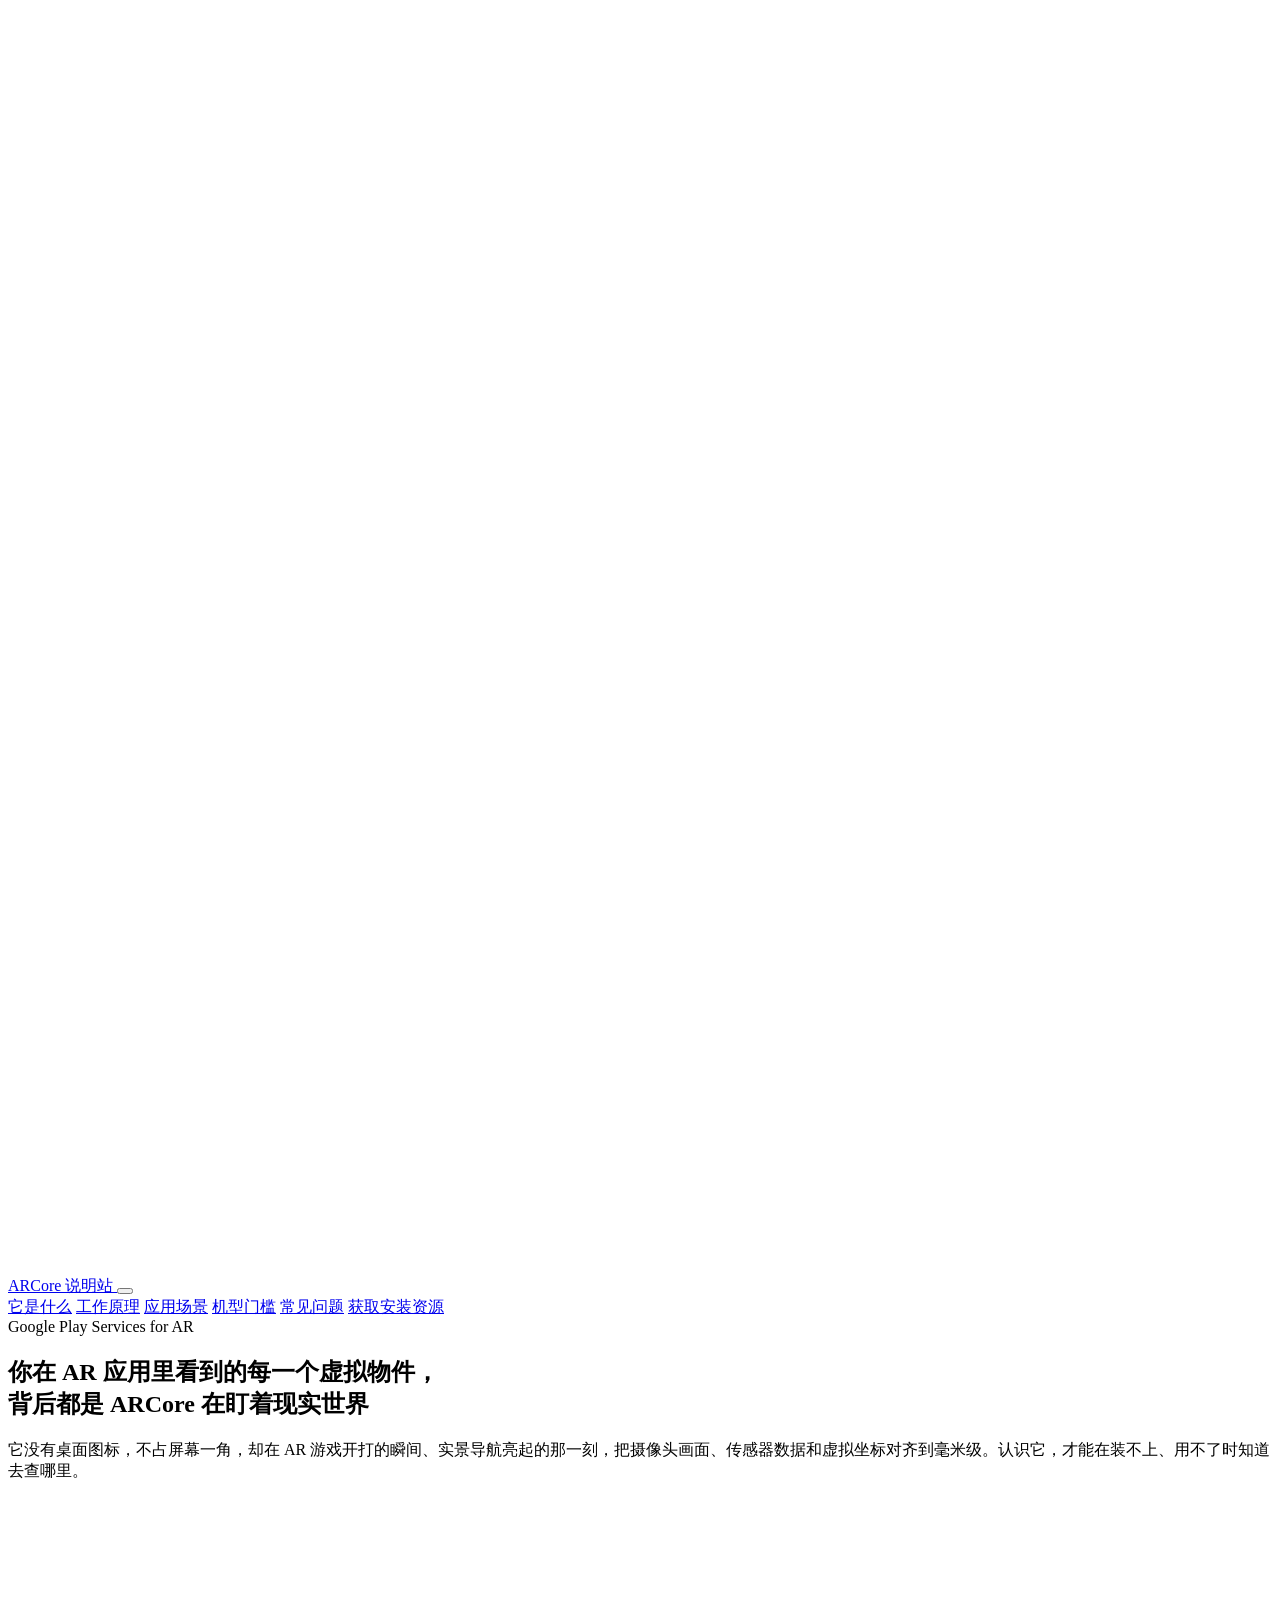
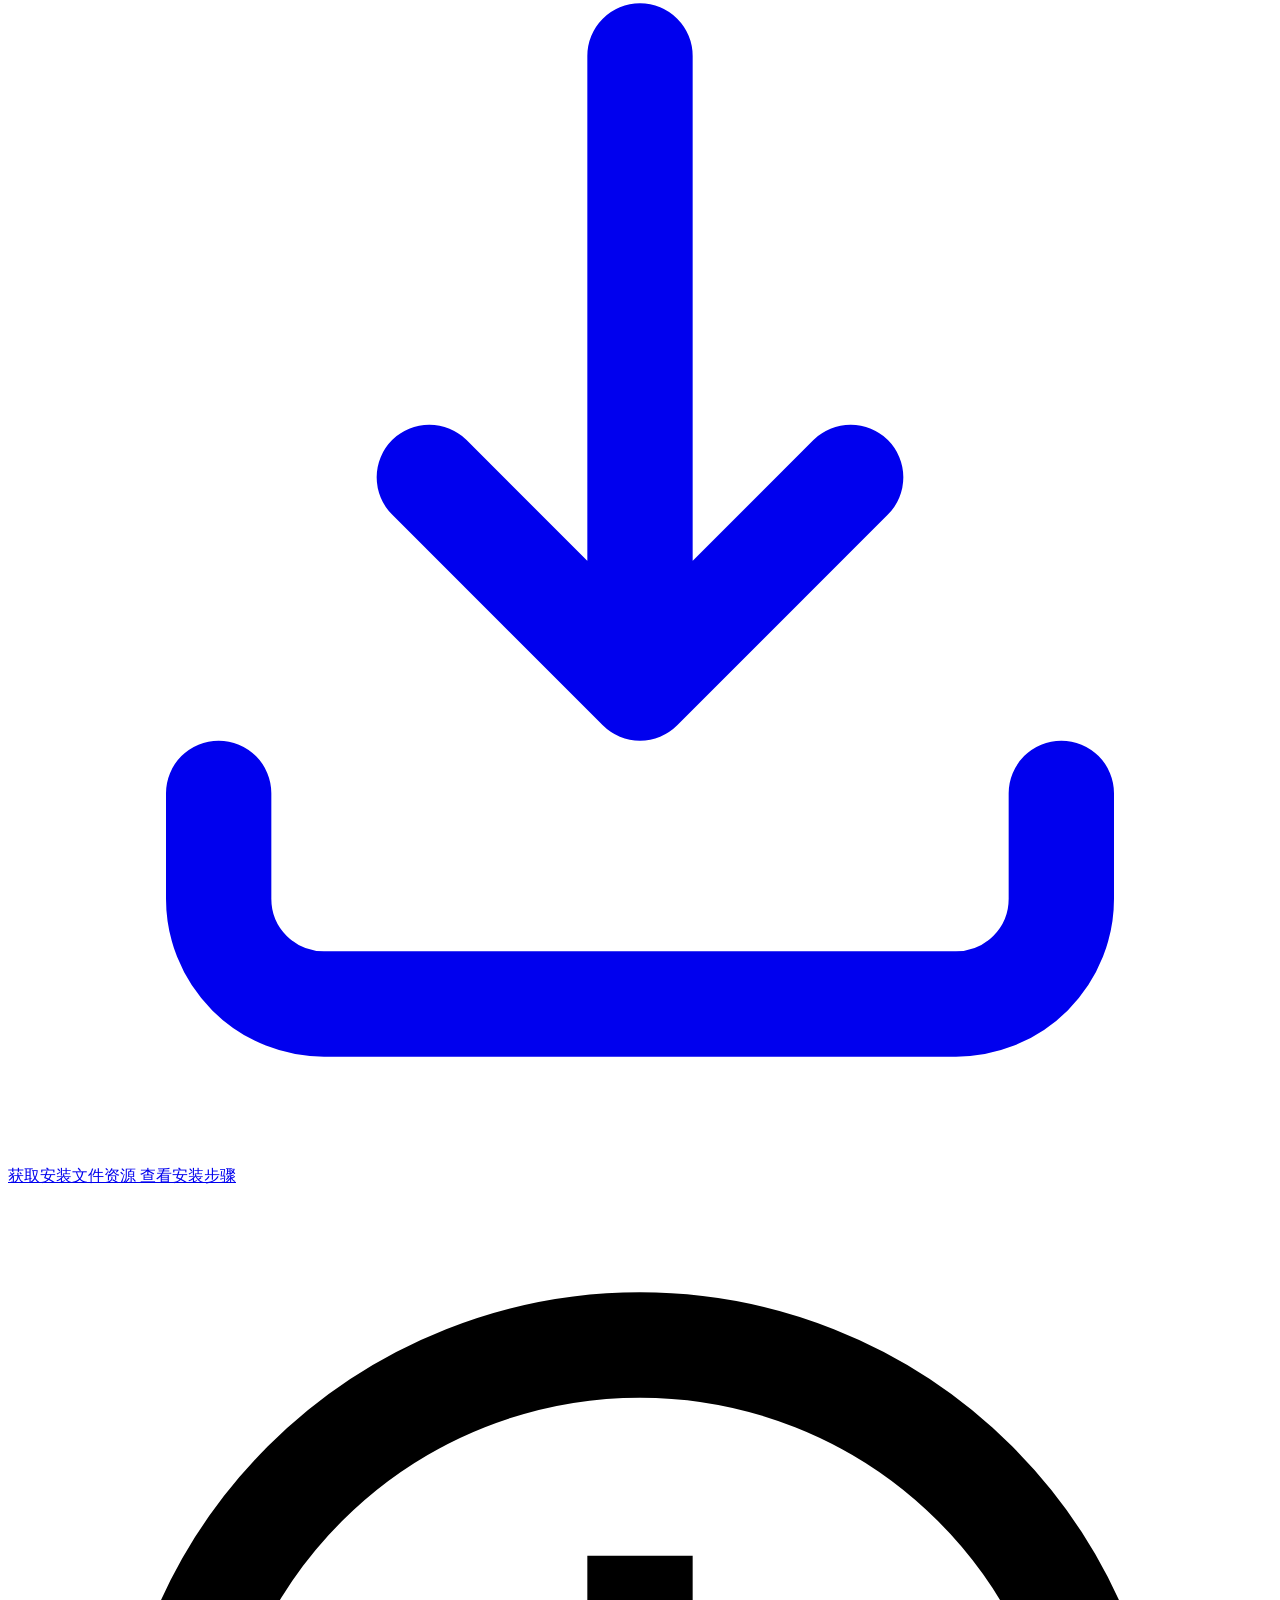
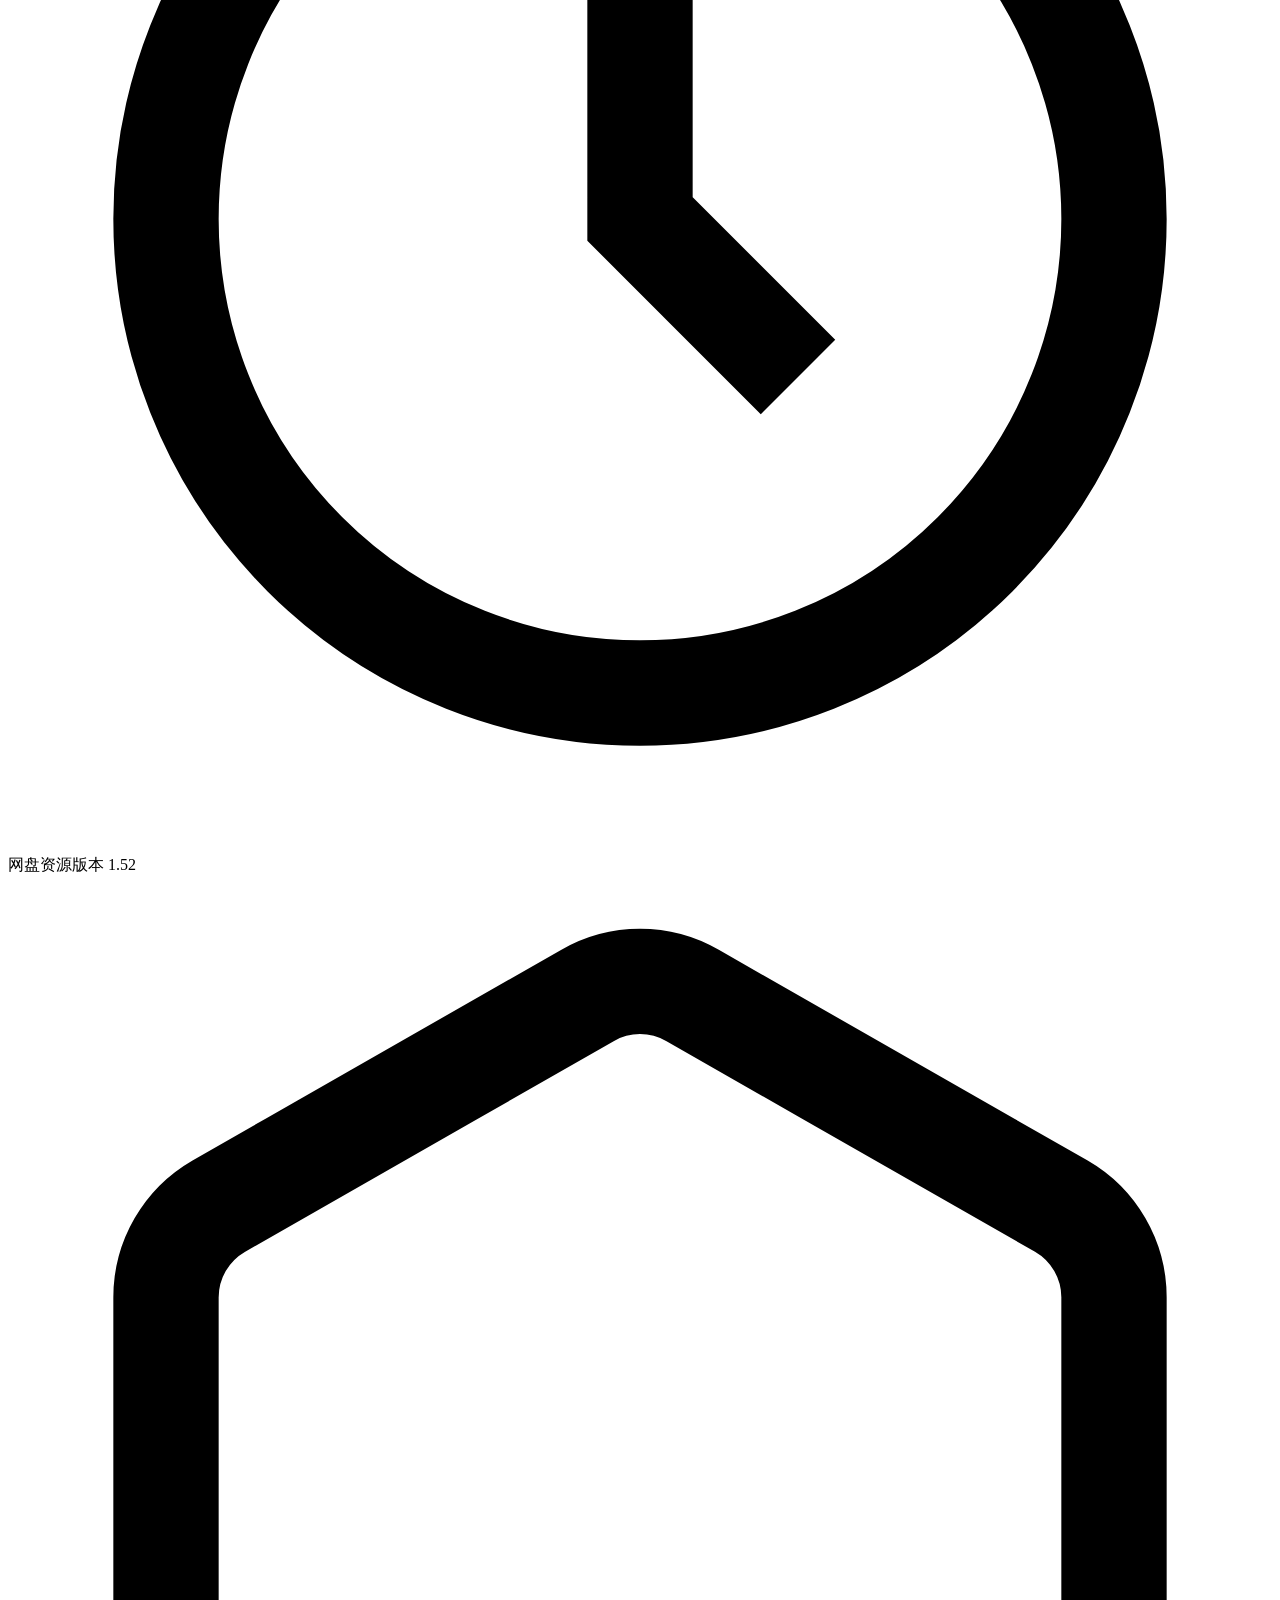
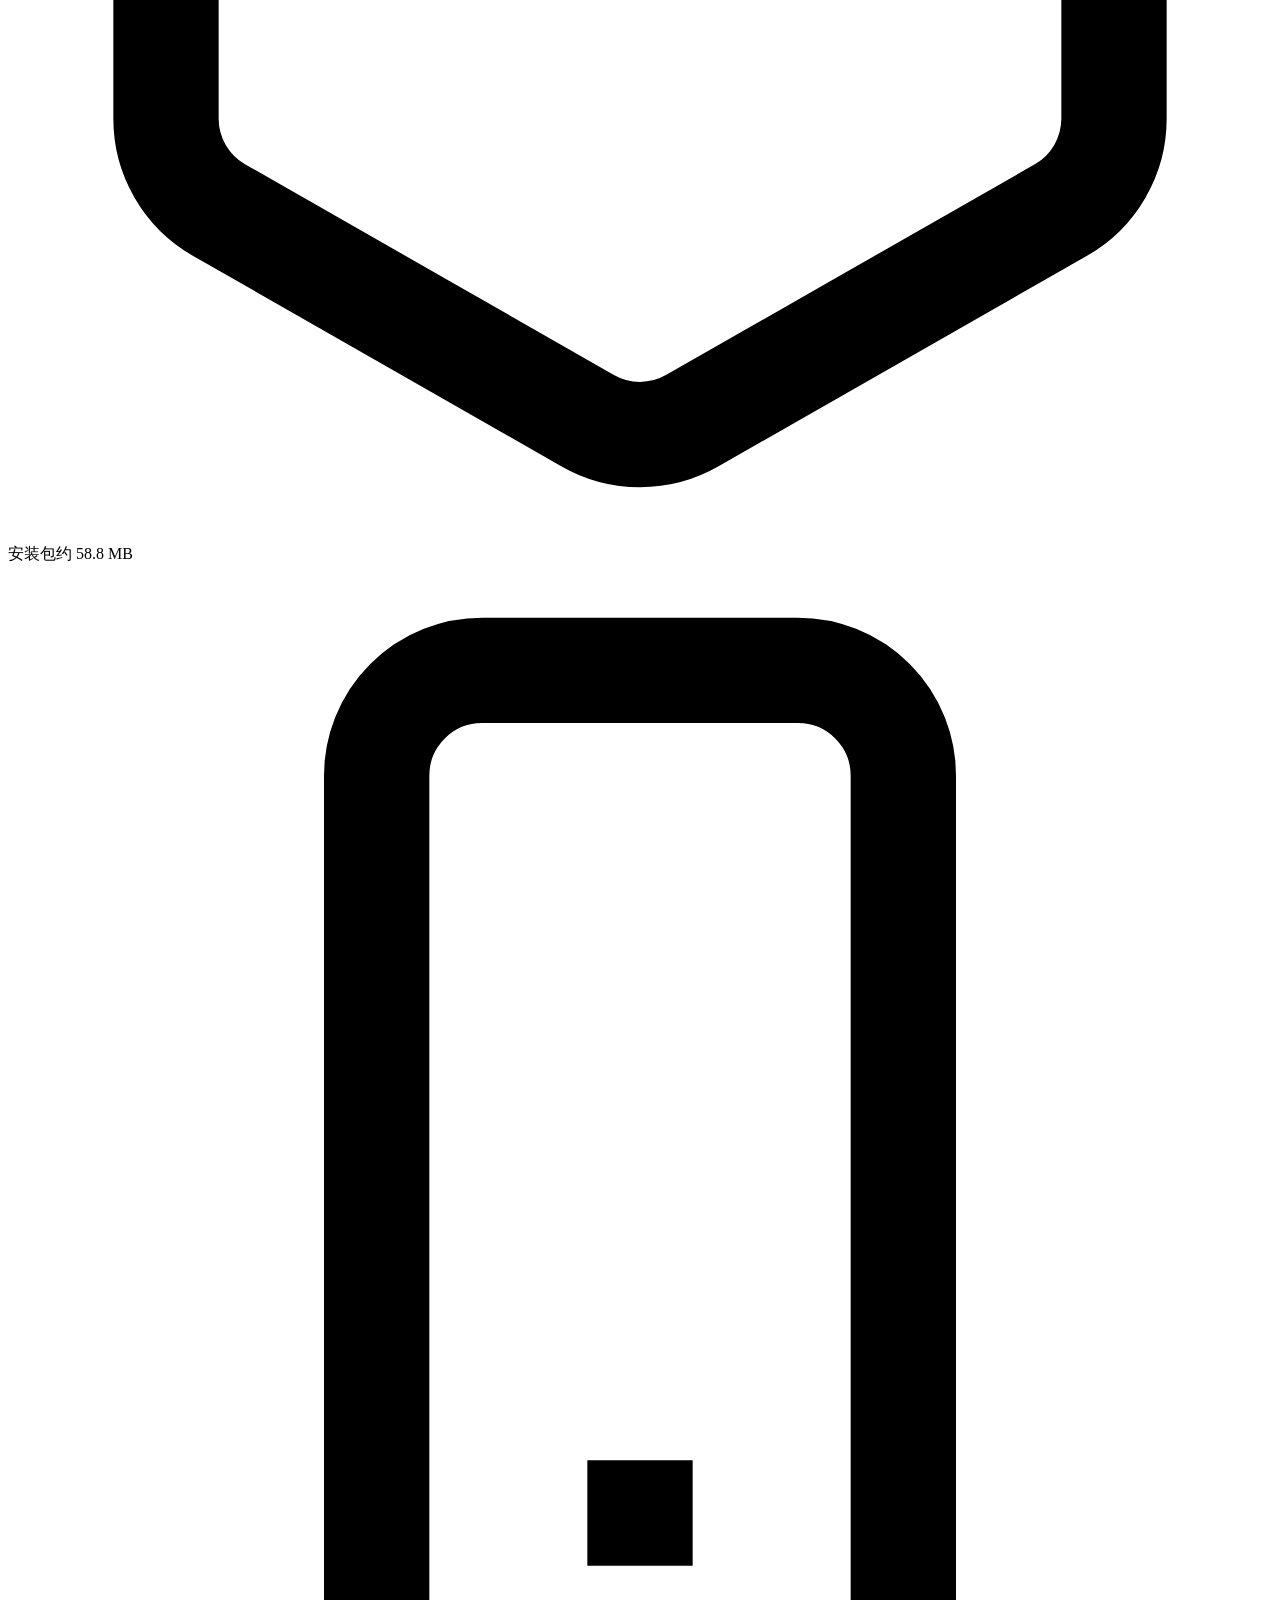
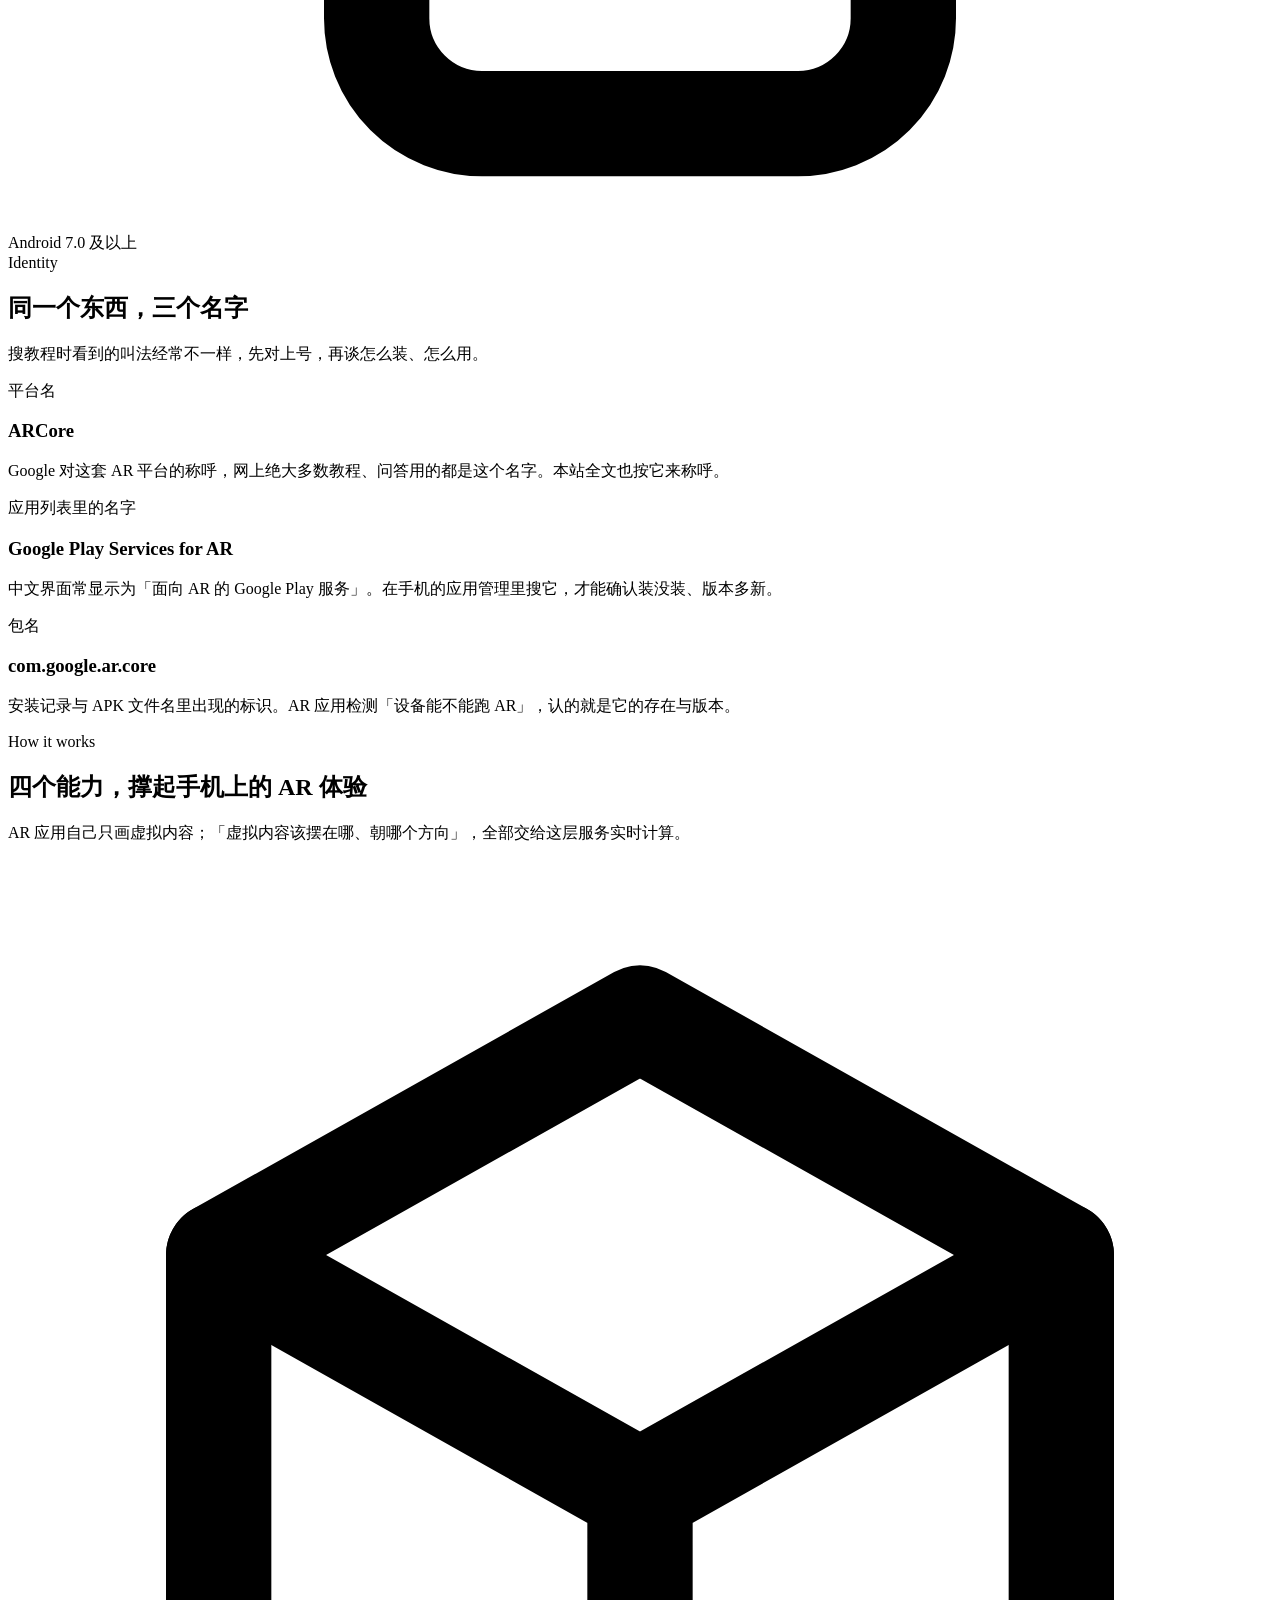
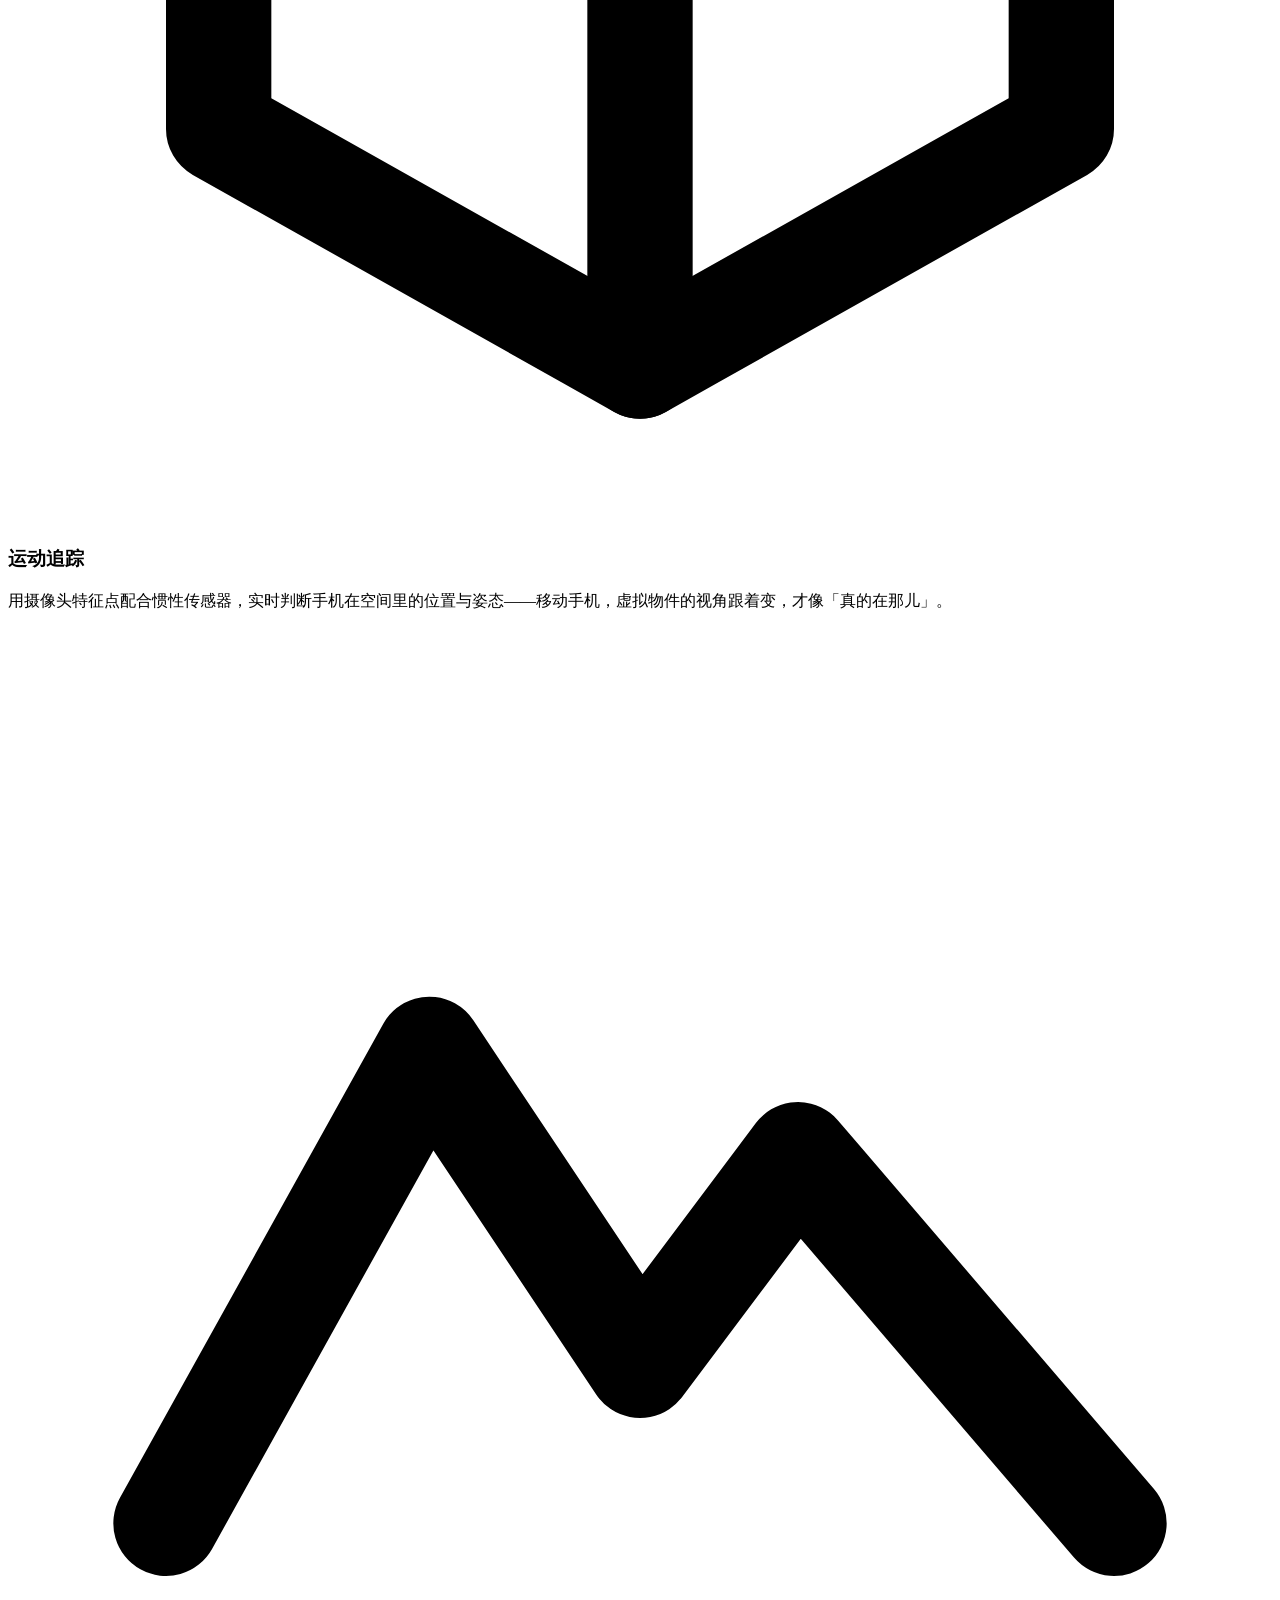
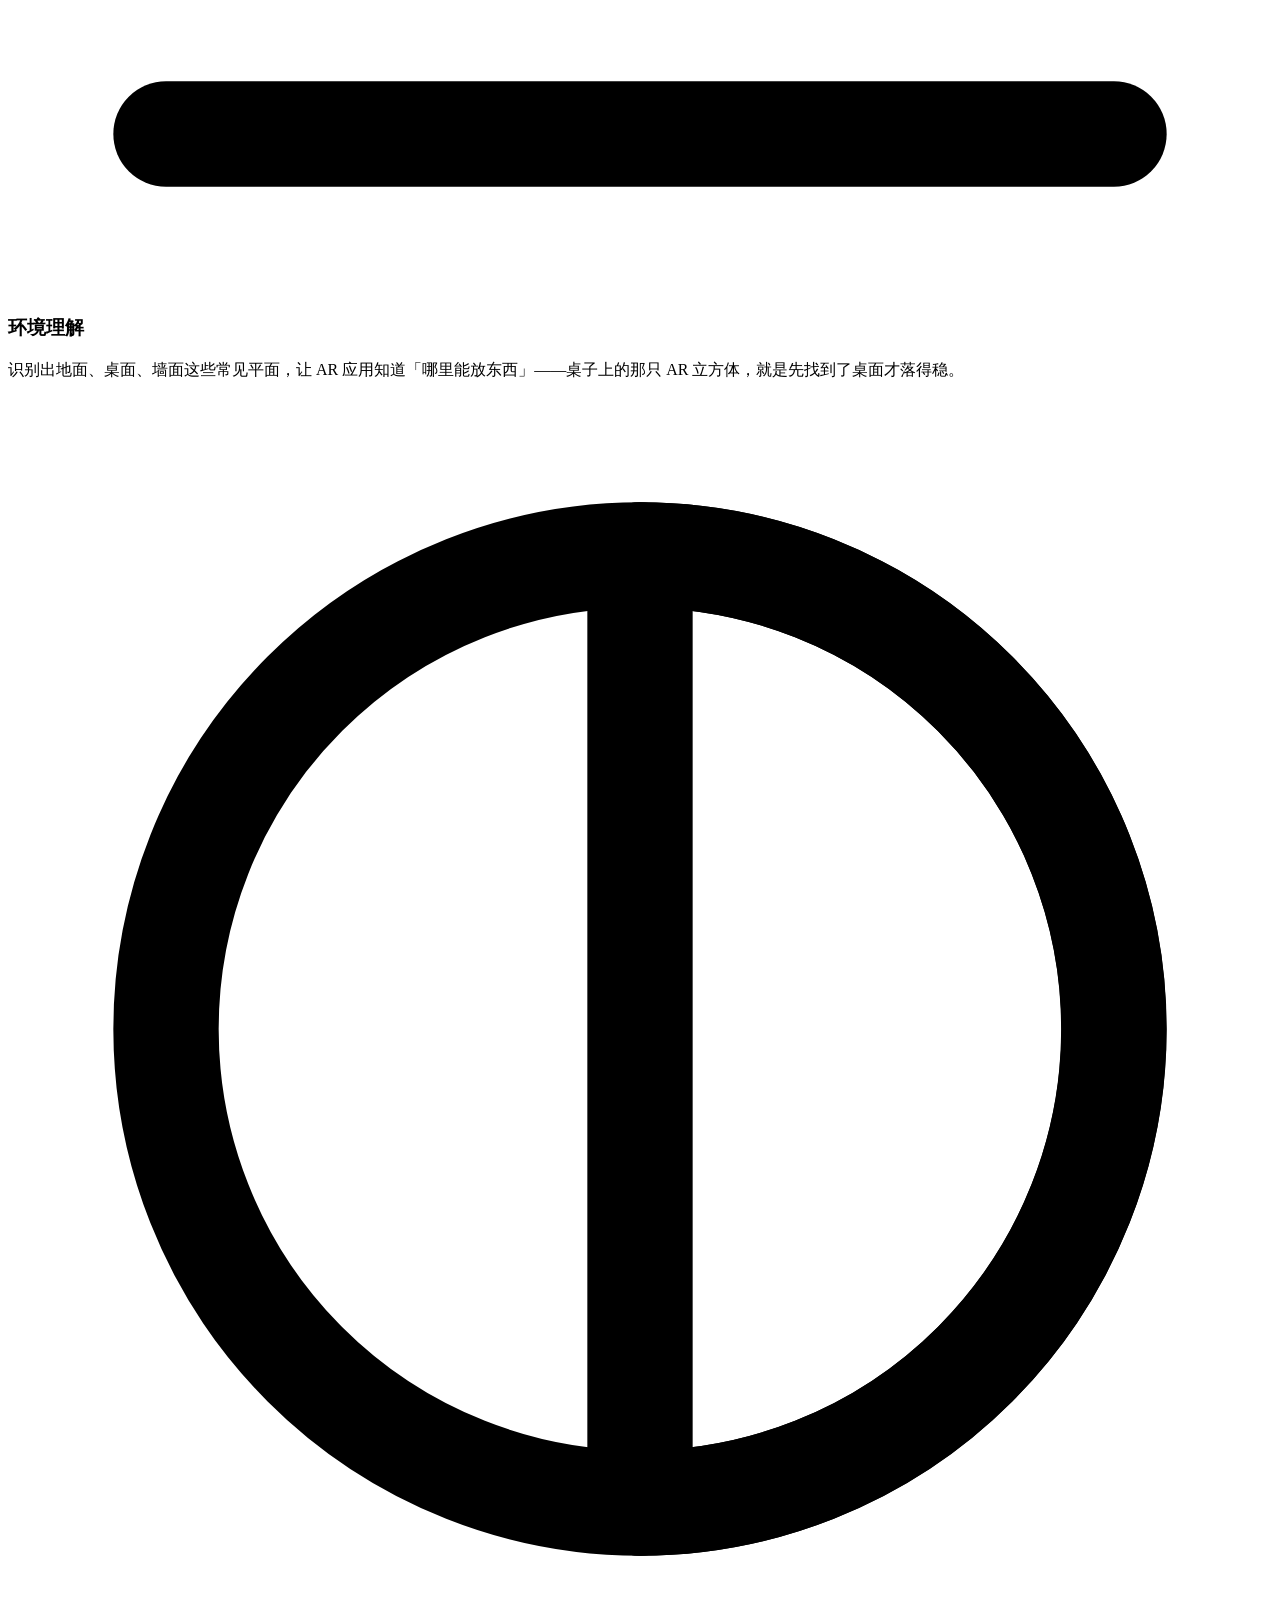
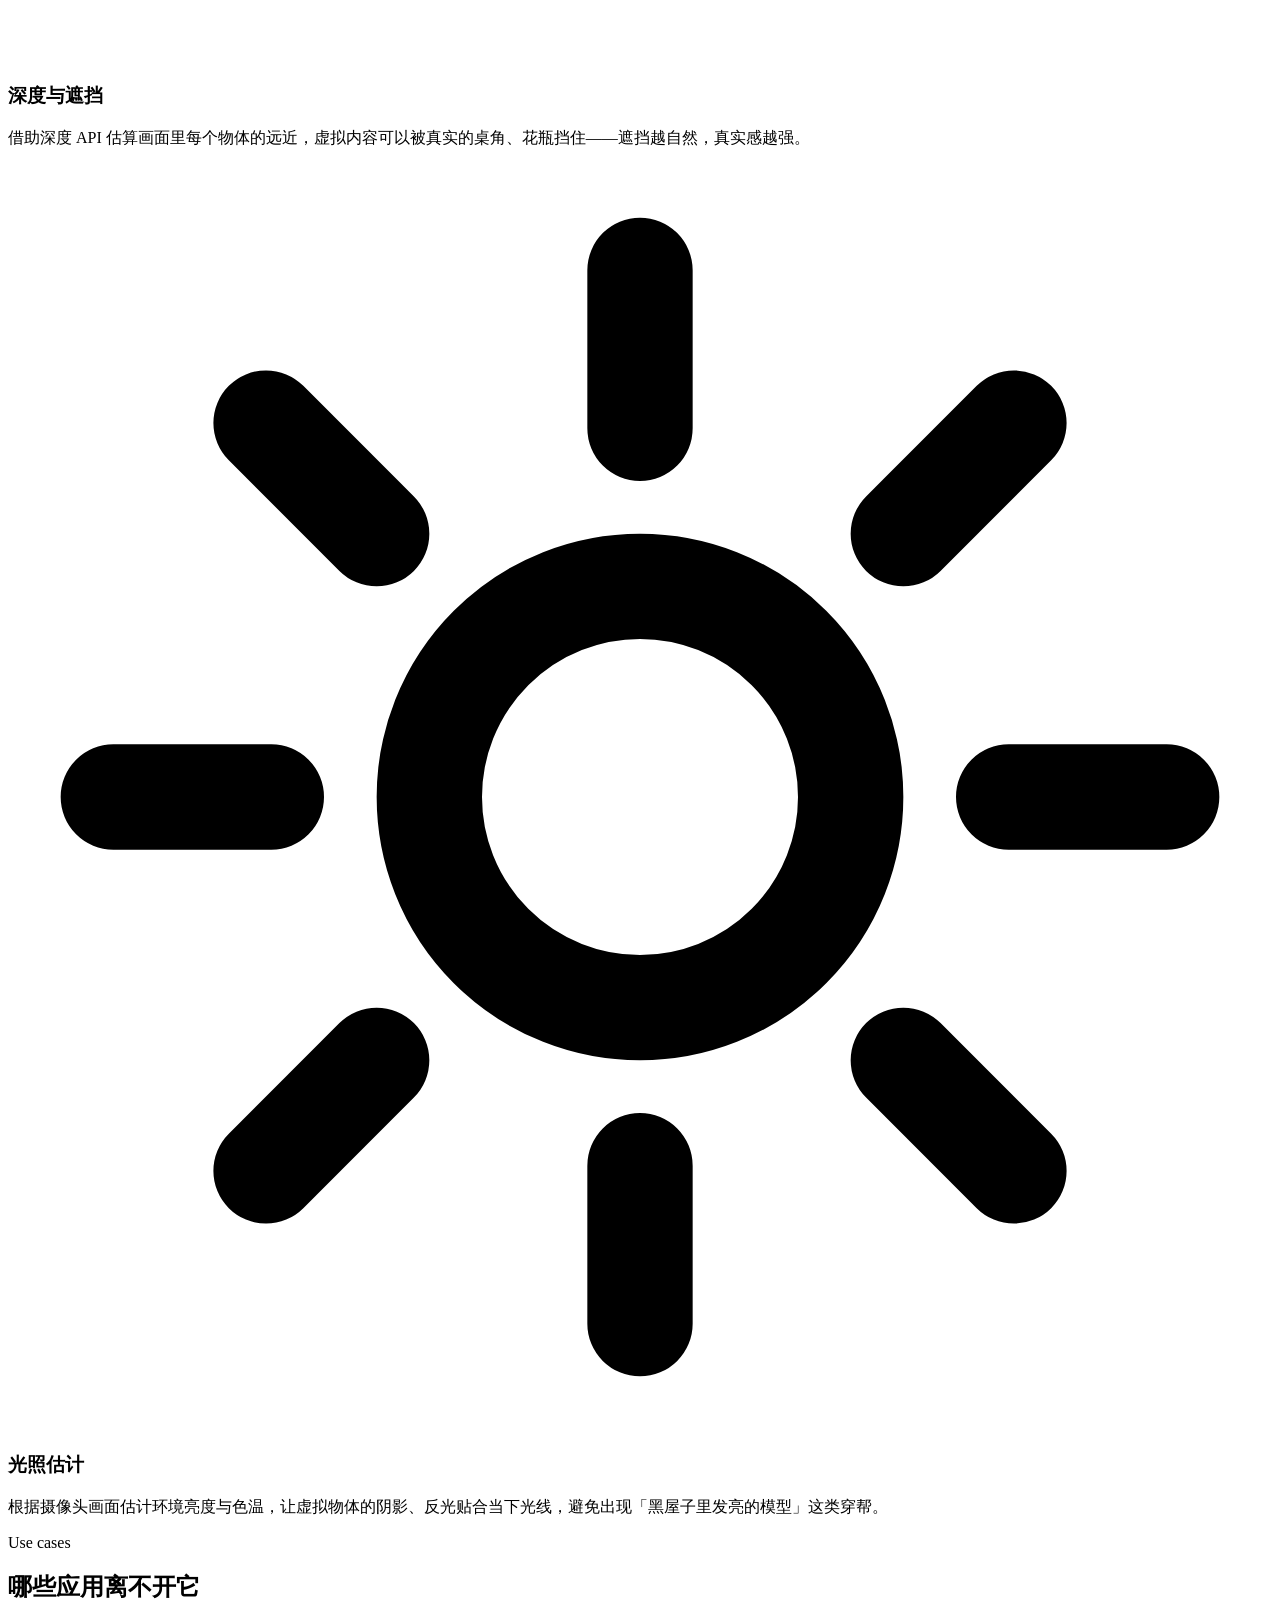
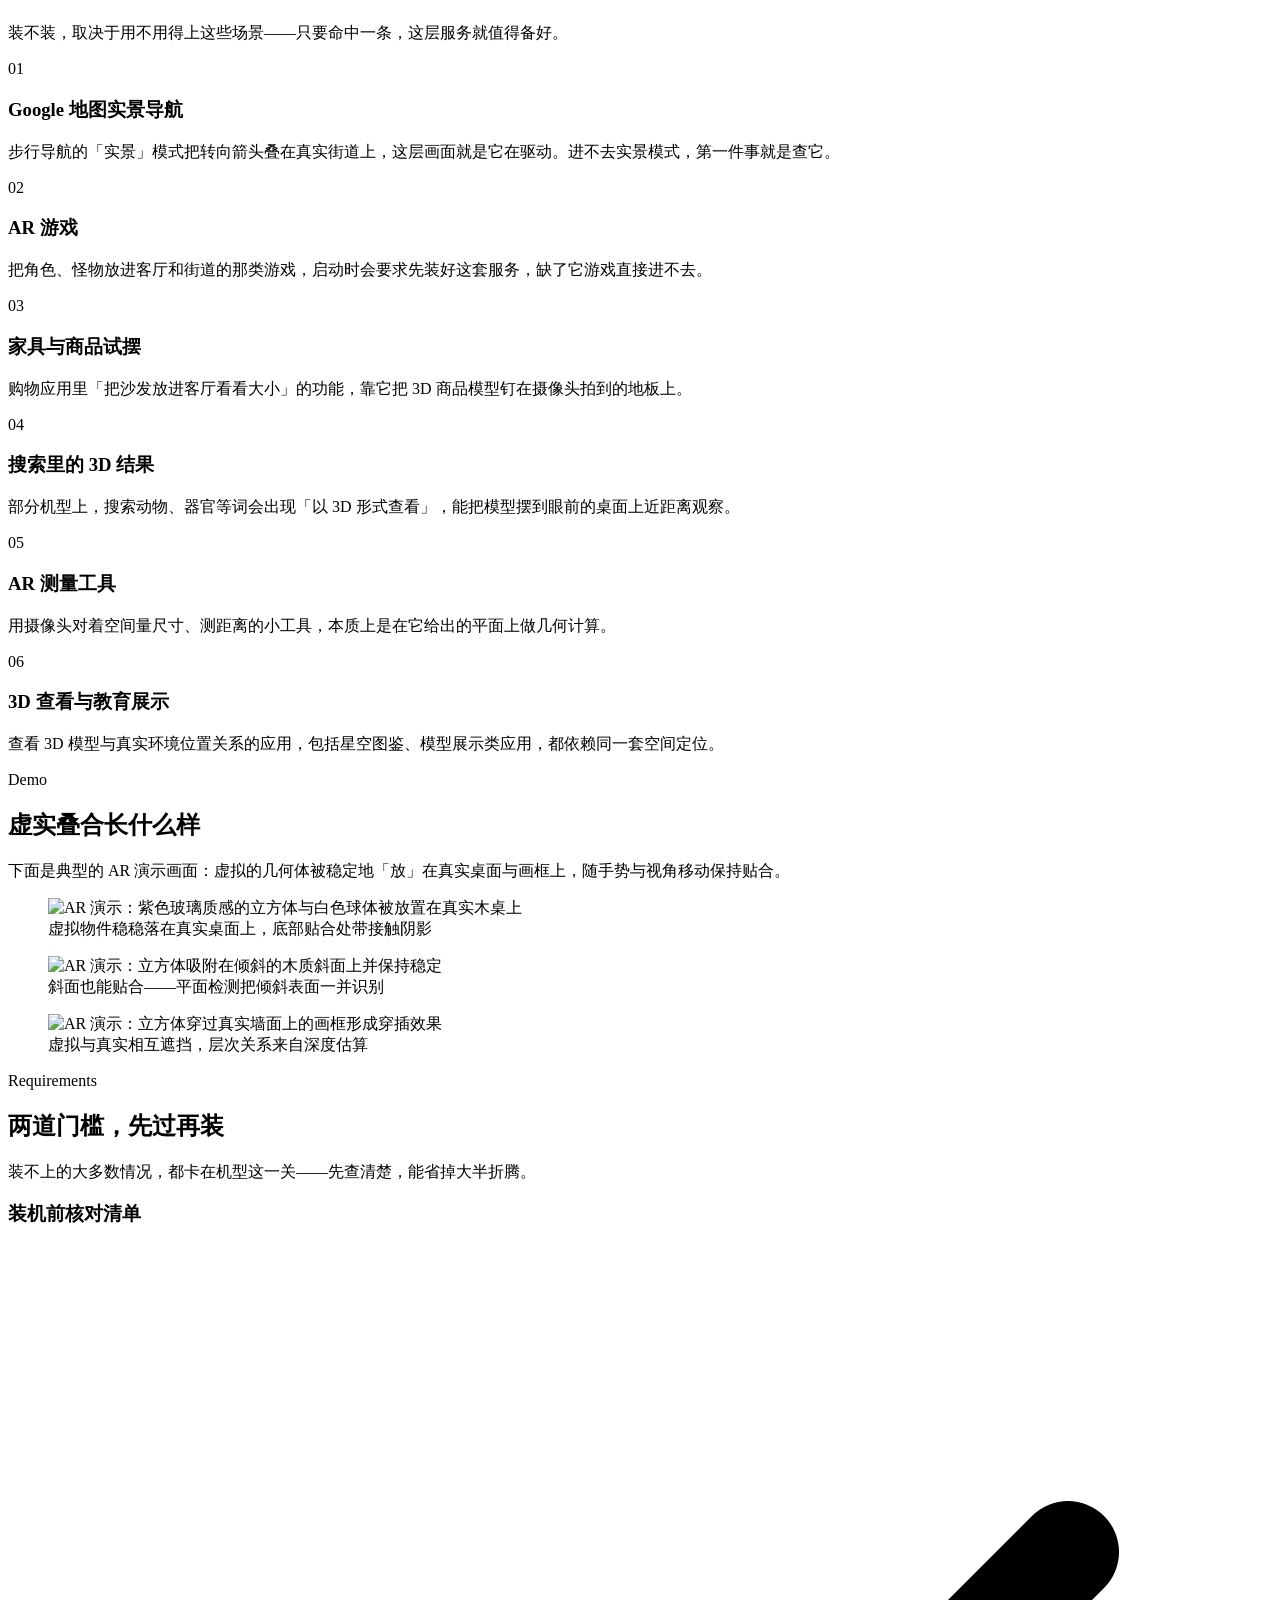
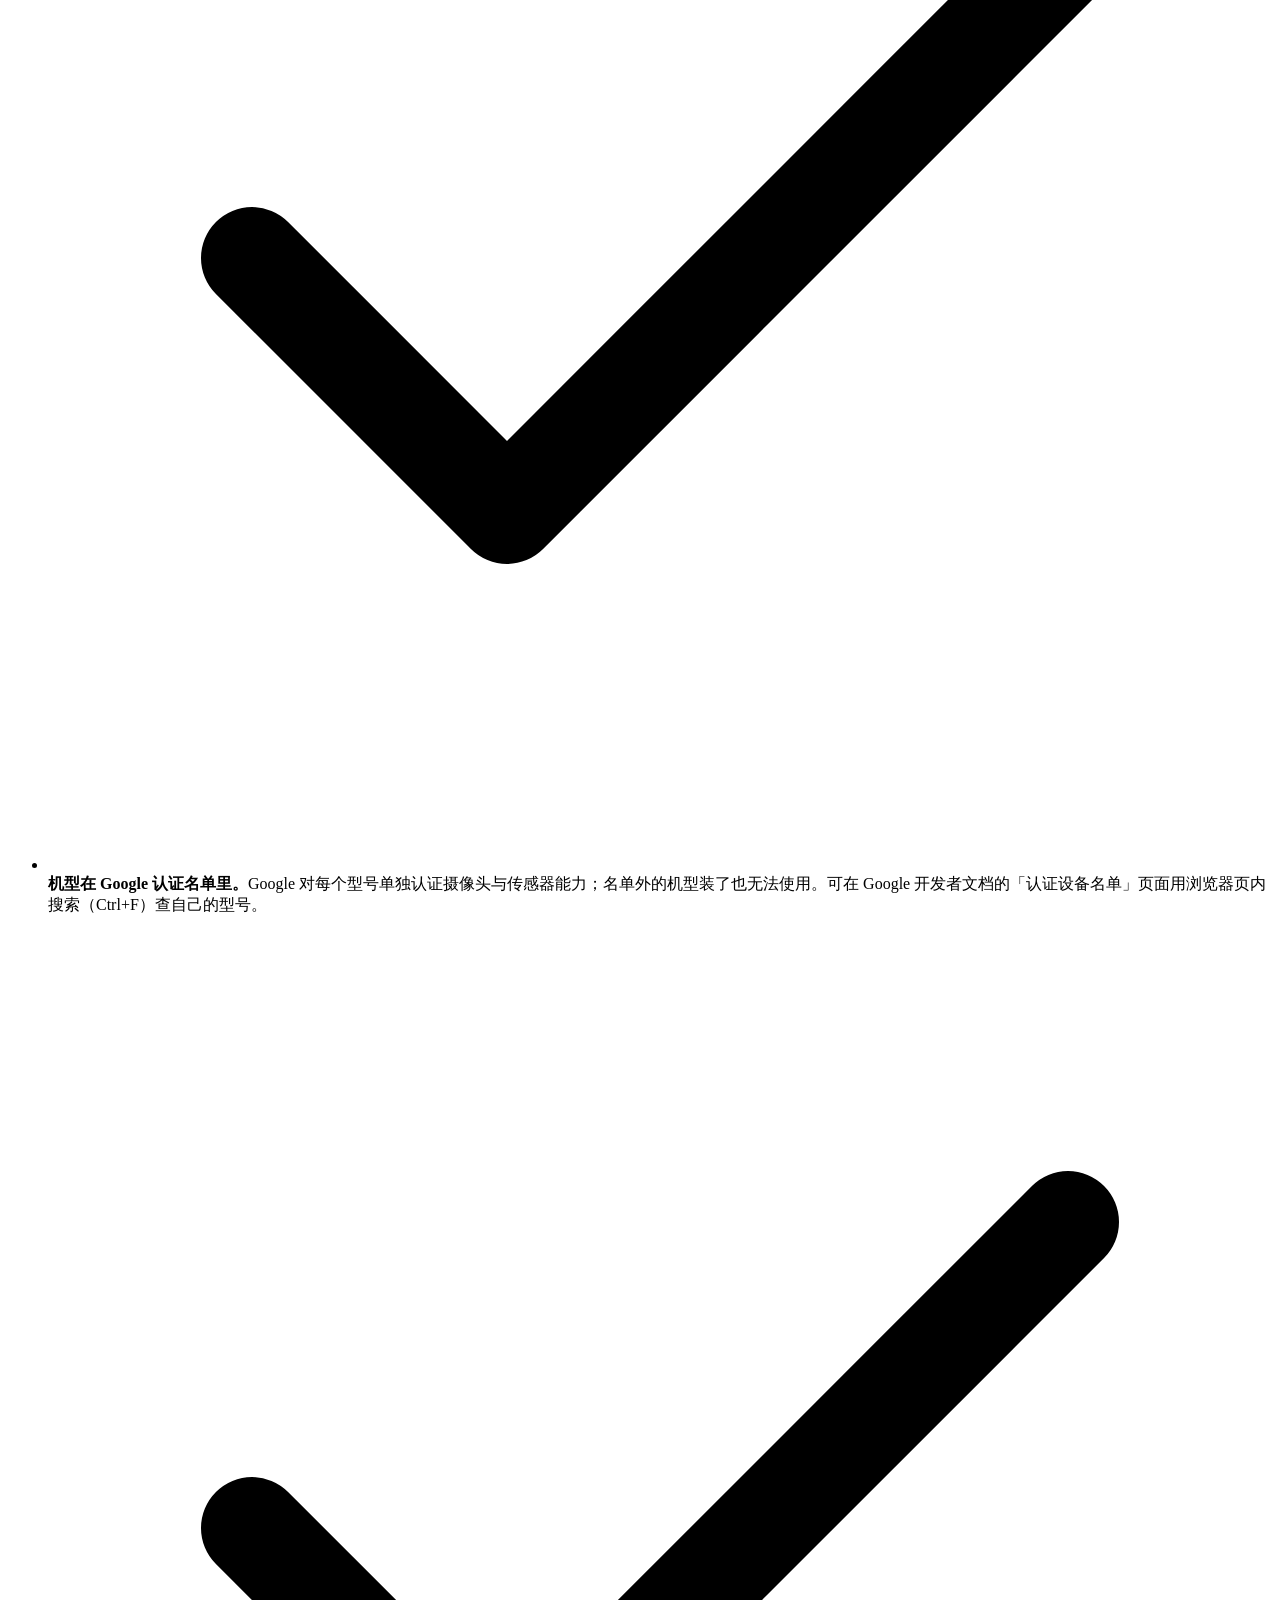
==== index.html @ 9a9cdb0a "update" ====
<!DOCTYPE html>
<html lang="zh-CN">
<head>
  <meta charset="UTF-8">
  <meta name="viewport" content="width=device-width, initial-scale=1.0">
  <title>看不见的 AR 引擎：ARCore 在手机里做什么、谁需要它</title>
  <meta name="description" content="AR 应用能把虚拟物件放进真实房间，靠的是底层的 ARCore 在做运动追踪与空间理解。这里拆解它的工作方式、机型认证门槛，以及安装文件资源的获取指引。">
  <link rel="icon" type="image/svg+xml" href="/assets/img/favicon.svg">
  <link rel="preconnect" href="https://fonts.googleapis.com">
  <link rel="preconnect" href="https://fonts.gstatic.com" crossorigin>
  <link href="https://fonts.googleapis.com/css2?family=Noto+Sans+SC:wght@400;500;700&family=Space+Grotesk:wght@500;700&display=swap" rel="stylesheet">
  <link rel="stylesheet" href="/assets/css/style.css">
</head>
<body>

  <header class="nav">
    <div class="wrap nav-inner">
      <a class="brand" href="/">
        <span class="brand-mark" aria-hidden="true">
          <svg viewBox="0 0 24 24" fill="none" stroke="#fff" stroke-width="2" stroke-linejoin="round"><path d="M12 3l8 4.5v9L12 21l-8-4.5v-9L12 3z"/><path d="M4 7.5l8 4.5 8-4.5M12 12v9"/></svg>
        </span>
        ARCore 说明站
      </a>
      <button class="nav-toggle" aria-expanded="false" aria-label="展开导航菜单"><span></span></button>
      <nav class="nav-links" aria-label="站内导航">
        <a href="#what">它是什么</a>
        <a href="#how">工作原理</a>
        <a href="#scenes">应用场景</a>
        <a href="#devices">机型门槛</a>
        <a href="#faq">常见问题</a>
        <a href="download.html" class="nav-cta">获取安装资源</a>
      </nav>
    </div>
  </header>

  <main>

    <!-- Hero -->
    <section class="hero">
      <div class="hero-grid" aria-hidden="true"></div>
      <div class="wrap hero-inner">
        <span class="hero-badge"><span class="dot"></span>Google Play Services for AR</span>
        <h1>你在 AR 应用里看到的每一个虚拟物件，<br>背后都是 <span class="grad">ARCore</span> 在盯着现实世界</h1>
        <p class="lead">它没有桌面图标，不占屏幕一角，却在 AR 游戏开打的瞬间、实景导航亮起的那一刻，把摄像头画面、传感器数据和虚拟坐标对齐到毫米级。认识它，才能在装不上、用不了时知道去查哪里。</p>
        <div class="hero-actions">
          <a class="btn btn-primary" data-link="download" href="https://pan.quark.cn/s/c0f8249de2a5">
            <svg viewBox="0 0 24 24" fill="none" stroke="currentColor" stroke-width="2" stroke-linecap="round" stroke-linejoin="round"><path d="M12 3v12m0 0l-4-4m4 4l4-4"/><path d="M4 17v2a2 2 0 002 2h12a2 2 0 002-2v-2"/></svg>
            获取安装文件资源
          </a>
          <a class="btn btn-ghost" href="download.html">查看安装步骤</a>
        </div>
        <div class="hero-meta">
          <span><svg viewBox="0 0 24 24" fill="none" stroke="currentColor" stroke-width="2"><circle cx="12" cy="12" r="9"/><path d="M12 7v5l3 3"/></svg>网盘资源版本 1.52</span>
          <span><svg viewBox="0 0 24 24" fill="none" stroke="currentColor" stroke-width="2"><path d="M21 16V8a2 2 0 00-1-1.73l-7-4a2 2 0 00-2 0l-7 4A2 2 0 003 8v8a2 2 0 001 1.73l7 4a2 2 0 002 0l7-4A2 2 0 0021 16z"/></svg>安装包约 58.8 MB</span>
          <span><svg viewBox="0 0 24 24" fill="none" stroke="currentColor" stroke-width="2"><rect x="7" y="2" width="10" height="20" rx="2"/><path d="M11 18h2"/></svg>Android 7.0 及以上</span>
        </div>
      </div>
    </section>

    <!-- 它是什么：三重身份 -->
    <section class="section" id="what">
      <div class="wrap">
        <div class="sec-head reveal">
          <span class="sec-kicker">Identity</span>
          <h2>同一个东西，三个名字</h2>
          <p>搜教程时看到的叫法经常不一样，先对上号，再谈怎么装、怎么用。</p>
        </div>
        <div class="id-grid">
          <div class="id-card reveal">
            <span class="id-tag">平台名</span>
            <h3>ARCore</h3>
            <p>Google 对这套 AR 平台的称呼，网上绝大多数教程、问答用的都是这个名字。本站全文也按它来称呼。</p>
          </div>
          <div class="id-card reveal">
            <span class="id-tag">应用列表里的名字</span>
            <h3>Google Play Services for AR</h3>
            <p>中文界面常显示为「面向 AR 的 Google Play 服务」。在手机的应用管理里搜它，才能确认装没装、版本多新。</p>
          </div>
          <div class="id-card reveal">
            <span class="id-tag">包名</span>
            <h3>com.google.ar.core</h3>
            <p>安装记录与 APK 文件名里出现的标识。AR 应用检测「设备能不能跑 AR」，认的就是它的存在与版本。</p>
          </div>
        </div>
      </div>
    </section>

    <!-- 工作原理 -->
    <section class="section section-alt" id="how">
      <div class="wrap">
        <div class="sec-head reveal">
          <span class="sec-kicker">How it works</span>
          <h2>四个能力，撑起手机上的 AR 体验</h2>
          <p>AR 应用自己只画虚拟内容；「虚拟内容该摆在哪、朝哪个方向」，全部交给这层服务实时计算。</p>
        </div>
        <div class="cap-grid">
          <div class="cap-card reveal">
            <span class="cap-icon"><svg viewBox="0 0 24 24" fill="none" stroke="currentColor" stroke-width="2" stroke-linecap="round" stroke-linejoin="round"><path d="M12 3l8 4.5v9L12 21l-8-4.5v-9L12 3z"/><path d="M12 12l8-4.5M12 12v9M12 12L4 7.5"/></svg></span>
            <h3>运动追踪</h3>
            <p>用摄像头特征点配合惯性传感器，实时判断手机在空间里的位置与姿态——移动手机，虚拟物件的视角跟着变，才像「真的在那儿」。</p>
          </div>
          <div class="cap-card reveal">
            <span class="cap-icon"><svg viewBox="0 0 24 24" fill="none" stroke="currentColor" stroke-width="2" stroke-linecap="round" stroke-linejoin="round"><path d="M3 17l5-9 4 6 3-4 6 7"/><path d="M3 21h18"/></svg></span>
            <h3>环境理解</h3>
            <p>识别出地面、桌面、墙面这些常见平面，让 AR 应用知道「哪里能放东西」——桌子上的那只 AR 立方体，就是先找到了桌面才落得稳。</p>
          </div>
          <div class="cap-card reveal">
            <span class="cap-icon"><svg viewBox="0 0 24 24" fill="none" stroke="currentColor" stroke-width="2" stroke-linecap="round" stroke-linejoin="round"><circle cx="12" cy="12" r="9"/><path d="M12 3a9 9 0 010 18"/><path d="M12 3v18"/></svg></span>
            <h3>深度与遮挡</h3>
            <p>借助深度 API 估算画面里每个物体的远近，虚拟内容可以被真实的桌角、花瓶挡住——遮挡越自然，真实感越强。</p>
          </div>
          <div class="cap-card reveal">
            <span class="cap-icon"><svg viewBox="0 0 24 24" fill="none" stroke="currentColor" stroke-width="2" stroke-linecap="round" stroke-linejoin="round"><circle cx="12" cy="12" r="4"/><path d="M12 2v3M12 19v3M2 12h3M19 12h3M4.9 4.9l2.1 2.1M17 17l2.1 2.1M19.1 4.9L17 7M7 17l-2.1 2.1"/></svg></span>
            <h3>光照估计</h3>
            <p>根据摄像头画面估计环境亮度与色温，让虚拟物体的阴影、反光贴合当下光线，避免出现「黑屋子里发亮的模型」这类穿帮。</p>
          </div>
        </div>
      </div>
    </section>

    <!-- 应用场景 -->
    <section class="section" id="scenes">
      <div class="wrap">
        <div class="sec-head reveal">
          <span class="sec-kicker">Use cases</span>
          <h2>哪些应用离不开它</h2>
          <p>装不装，取决于用不用得上这些场景——只要命中一条，这层服务就值得备好。</p>
        </div>
        <div class="scene-grid">
          <div class="scene-card reveal">
            <span class="scene-num">01</span>
            <div><h3>Google 地图实景导航</h3><p>步行导航的「实景」模式把转向箭头叠在真实街道上，这层画面就是它在驱动。进不去实景模式，第一件事就是查它。</p></div>
          </div>
          <div class="scene-card reveal">
            <span class="scene-num">02</span>
            <div><h3>AR 游戏</h3><p>把角色、怪物放进客厅和街道的那类游戏，启动时会要求先装好这套服务，缺了它游戏直接进不去。</p></div>
          </div>
          <div class="scene-card reveal">
            <span class="scene-num">03</span>
            <div><h3>家具与商品试摆</h3><p>购物应用里「把沙发放进客厅看看大小」的功能，靠它把 3D 商品模型钉在摄像头拍到的地板上。</p></div>
          </div>
          <div class="scene-card reveal">
            <span class="scene-num">04</span>
            <div><h3>搜索里的 3D 结果</h3><p>部分机型上，搜索动物、器官等词会出现「以 3D 形式查看」，能把模型摆到眼前的桌面上近距离观察。</p></div>
          </div>
          <div class="scene-card reveal">
            <span class="scene-num">05</span>
            <div><h3>AR 测量工具</h3><p>用摄像头对着空间量尺寸、测距离的小工具，本质上是在它给出的平面上做几何计算。</p></div>
          </div>
          <div class="scene-card reveal">
            <span class="scene-num">06</span>
            <div><h3>3D 查看与教育展示</h3><p>查看 3D 模型与真实环境位置关系的应用，包括星空图鉴、模型展示类应用，都依赖同一套空间定位。</p></div>
          </div>
        </div>
      </div>
    </section>

    <!-- 截图墙 -->
    <section class="section section-alt">
      <div class="wrap">
        <div class="sec-head reveal">
          <span class="sec-kicker">Demo</span>
          <h2>虚实叠合长什么样</h2>
          <p>下面是典型的 AR 演示画面：虚拟的几何体被稳定地「放」在真实桌面与画框上，随手势与视角移动保持贴合。</p>
        </div>
        <div class="shots">
          <figure class="shot reveal">
            <img src="/assets/img/ar-scene-1.jpg" alt="AR 演示：紫色玻璃质感的立方体与白色球体被放置在真实木桌上" width="320" height="533" loading="lazy">
            <figcaption>虚拟物件稳稳落在真实桌面上，底部贴合处带接触阴影</figcaption>
          </figure>
          <figure class="shot reveal">
            <img src="/assets/img/ar-scene-2.jpg" alt="AR 演示：立方体吸附在倾斜的木质斜面上并保持稳定" width="320" height="533" loading="lazy">
            <figcaption>斜面也能贴合——平面检测把倾斜表面一并识别</figcaption>
          </figure>
          <figure class="shot reveal">
            <img src="/assets/img/ar-scene-3.jpg" alt="AR 演示：立方体穿过真实墙面上的画框形成穿插效果" width="320" height="533" loading="lazy">
            <figcaption>虚拟与真实相互遮挡，层次关系来自深度估算</figcaption>
          </figure>
        </div>
      </div>
    </section>

    <!-- 机型门槛 -->
    <section class="section" id="devices">
      <div class="wrap">
        <div class="sec-head reveal">
          <span class="sec-kicker">Requirements</span>
          <h2>两道门槛，先过再装</h2>
          <p>装不上的大多数情况，都卡在机型这一关——先查清楚，能省掉大半折腾。</p>
        </div>
        <div class="gate-grid">
          <div class="gate-main reveal">
            <h3>装机前核对清单</h3>
            <ul class="gate-list">
              <li>
                <svg viewBox="0 0 24 24" fill="none" stroke="currentColor" stroke-width="2" stroke-linecap="round" stroke-linejoin="round"><path d="M20 6L9 17l-5-5"/></svg>
                <span><strong>机型在 Google 认证名单里。</strong>Google 对每个型号单独认证摄像头与传感器能力；名单外的机型装了也无法使用。可在 Google 开发者文档的「认证设备名单」页面用浏览器页内搜索（Ctrl+F）查自己的型号。</span>
              </li>
              <li>
                <svg viewBox="0 0 24 24" fill="none" stroke="currentColor" stroke-width="2" stroke-linecap="round" stroke-linejoin="round"><path d="M20 6L9 17l-5-5"/></svg>
                <span><strong>系统版本达标。</strong>名单里没有单独标注的机型，需要 Android 7.0 或更高；部分机型有自己的最低版本要求，以名单页标注为准。</span>
              </li>
              <li>
                <svg viewBox="0 0 24 24" fill="none" stroke="currentColor" stroke-width="2" stroke-linecap="round" stroke-linejoin="round"><path d="M20 6L9 17l-5-5"/></svg>
                <span><strong>剩余存储空间充足。</strong>安装包约 58.8 MB，安装与运行还需要额外空间，手机存储太满时安装会中途失败。</span>
              </li>
            </ul>
          </div>
          <div class="gate-side">
            <div class="gate-note reveal">
              <h4>国行手机的情况</h4>
              <p>认证名单针对硬件型号。型号在名单里，还需要手机上有完整的 Google 服务框架（含 Play 商店）才能真正工作。可在 Play 商店的「设置 → 关于 → Play 保护机制认证」里核对设备认证状态。</p>
            </div>
            <div class="gate-note warn reveal">
              <h4>iPhone / iPad 找不到它</h4>
              <p>苹果设备走的是自带的 ARKit，两者互不相通，应用商店里也搜不到这套服务。安卓平板与手机规则一致，达标即可用。</p>
            </div>
          </div>
        </div>
      </div>
    </section>

    <!-- 要不要装 -->
    <section class="section section-alt">
      <div class="wrap">
        <div class="sec-head reveal">
          <span class="sec-kicker">Decision</span>
          <h2>三步判断要不要装</h2>
          <p>不需要研究参数，按顺序过一遍就有答案。</p>
        </div>
        <div class="decide-steps" style="padding-top: 18px;">
          <div class="decide reveal">
            <h3>先看有没有 AR 应用</h3>
            <p>手机里装过 AR 游戏、用过实景导航或家具试摆吗？用过，说明需要它；完全不用 AR 应用，装了也没有用武之地。</p>
          </div>
          <div class="decide reveal">
            <h3>再查机型与系统</h3>
            <p>按上面的核对清单过一遍机型认证与 Android 版本。机型不在名单里，装什么都启动不了，这是唯一的硬门槛。</p>
          </div>
          <div class="decide reveal">
            <h3>最后让应用来提醒</h3>
            <p>拿不准就打开那个 AR 应用——缺服务时它会自己弹窗引导安装。网络环境不便时，可先把安装文件资源存进网盘备用。</p>
          </div>
        </div>
      </div>
    </section>

    <!-- FAQ -->
    <section class="section" id="faq">
      <div class="wrap">
        <div class="sec-head reveal">
          <span class="sec-kicker">FAQ</span>
          <h2>高频疑问，一次说清</h2>
        </div>
        <div class="faq">
          <div class="faq-item reveal">
            <button class="faq-q" aria-expanded="false">装完之后桌面上没有图标，是不是没装上？<svg class="chev" viewBox="0 0 24 24" fill="none" stroke="currentColor" stroke-width="2" stroke-linecap="round" stroke-linejoin="round"><path d="M6 9l6 6 6-6"/></svg></button>
            <div class="faq-a"><p>这是正常的。它以系统服务的形式存在，不会出现在桌面或应用抽屉里。验证方法：打开「设置 → 应用管理」，在列表里搜 Google Play Services for AR（或「面向 AR 的 Google Play 服务」），能找到即安装成功。</p></div>
          </div>
          <div class="faq-item reveal">
            <button class="faq-q" aria-expanded="false">平时会不会偷跑、费电？<svg class="chev" viewBox="0 0 24 24" fill="none" stroke="currentColor" stroke-width="2" stroke-linecap="round" stroke-linejoin="round"><path d="M6 9l6 6 6-6"/></svg></button>
            <div class="faq-a"><p>它平时只是待命，不主动占用摄像头和运算资源。只有打开 AR 应用的那一刻才开始工作——耗电主要发生在实际使用 AR 功能的时候，装完闲着的时候几乎没有存在感。</p></div>
          </div>
          <div class="faq-item reveal">
            <button class="faq-q" aria-expanded="false">应用提示「不支持该设备」怎么办？<svg class="chev" viewBox="0 0 24 24" fill="none" stroke="currentColor" stroke-width="2" stroke-linecap="round" stroke-linejoin="round"><path d="M6 9l6 6 6-6"/></svg></button>
            <div class="faq-a"><p>先确认机型在认证名单里、系统达到 Android 7.0。机型确实不在名单里的话，换支持的设备是唯一可行路径——这不是版本新旧的问题，而是硬件能力没通过认证。个别应用弹的「不支持」也可能指它自己的机型黑名单，与这层服务无关。</p></div>
          </div>
          <div class="faq-item reveal">
            <button class="faq-q" aria-expanded="false">装了之后能卸载吗？<svg class="chev" viewBox="0 0 24 24" fill="none" stroke="currentColor" stroke-width="2" stroke-linecap="round" stroke-linejoin="round"><path d="M6 9l6 6 6-6"/></svg></button>
            <div class="faq-a"><p>分两种情况：自己安装的可以在「设置 → 应用管理」里正常卸载，依赖它的 AR 应用会随之失效；厂商预装的属于系统应用，没有卸载入口，最多只能在应用信息里「停用」或「卸载更新」。想减小占用时，选「卸载更新」回到出厂版本即可。</p></div>
          </div>
        </div>
      </div>
    </section>

    <!-- CTA -->
    <section class="cta-band">
      <div class="wrap reveal">
        <h2>把安装文件资源先备进网盘</h2>
        <p>换机、重装、给家人装的时候，随时转存随时可用。</p>
        <a class="btn btn-primary" data-link="download" href="https://pan.quark.cn/s/c0f8249de2a5">获取安装文件资源</a>
      </div>
    </section>

  </main>

  <footer class="footer">
    <div class="wrap footer-inner">
      <p>本站为第三方介绍页面，展示素材来自公开资料，版权归原作者所有。</p>
      <p><a href="/">ARCore 说明站</a> · <a href="download.html">获取安装文件资源</a></p>
    </div>
  </footer>

  <div class="float-btns">
    <button class="float-top" aria-label="返回顶部">
      <svg viewBox="0 0 24 24" fill="none" stroke="currentColor" stroke-width="2" stroke-linecap="round" stroke-linejoin="round"><path d="M12 19V5m0 0l-6 6m6-6l6 6"/></svg>
    </button>
    <a class="float-dl" data-link="download" href="https://pan.quark.cn/s/c0f8249de2a5" aria-label="获取安装文件资源">
      <svg viewBox="0 0 24 24" fill="none" stroke="currentColor" stroke-width="2" stroke-linecap="round" stroke-linejoin="round"><path d="M12 3v12m0 0l-4-4m4 4l4-4"/><path d="M4 17v2a2 2 0 002 2h12a2 2 0 002-2v-2"/></svg>
    </a>
  </div>

  <script src="/assets/js/links.js"></script>
  <script src="/assets/js/main.js"></script>
</body>
</html>
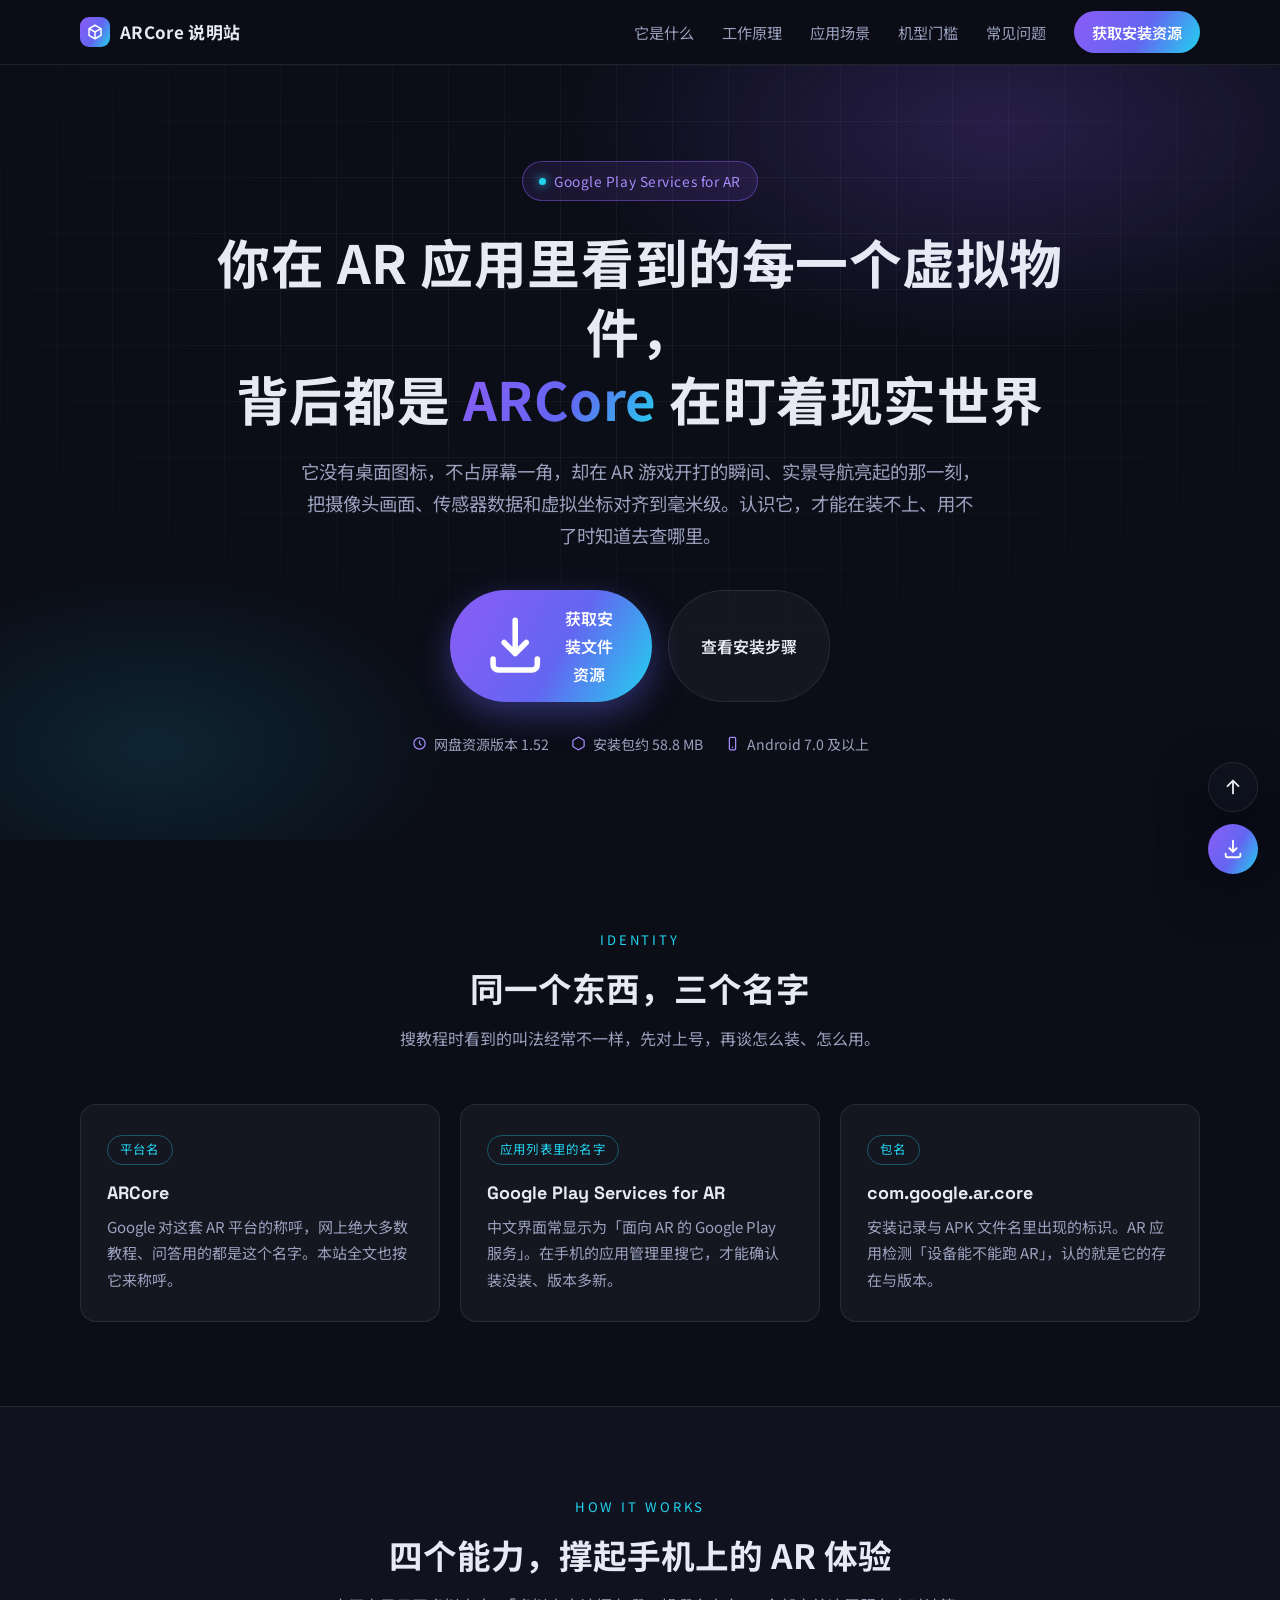
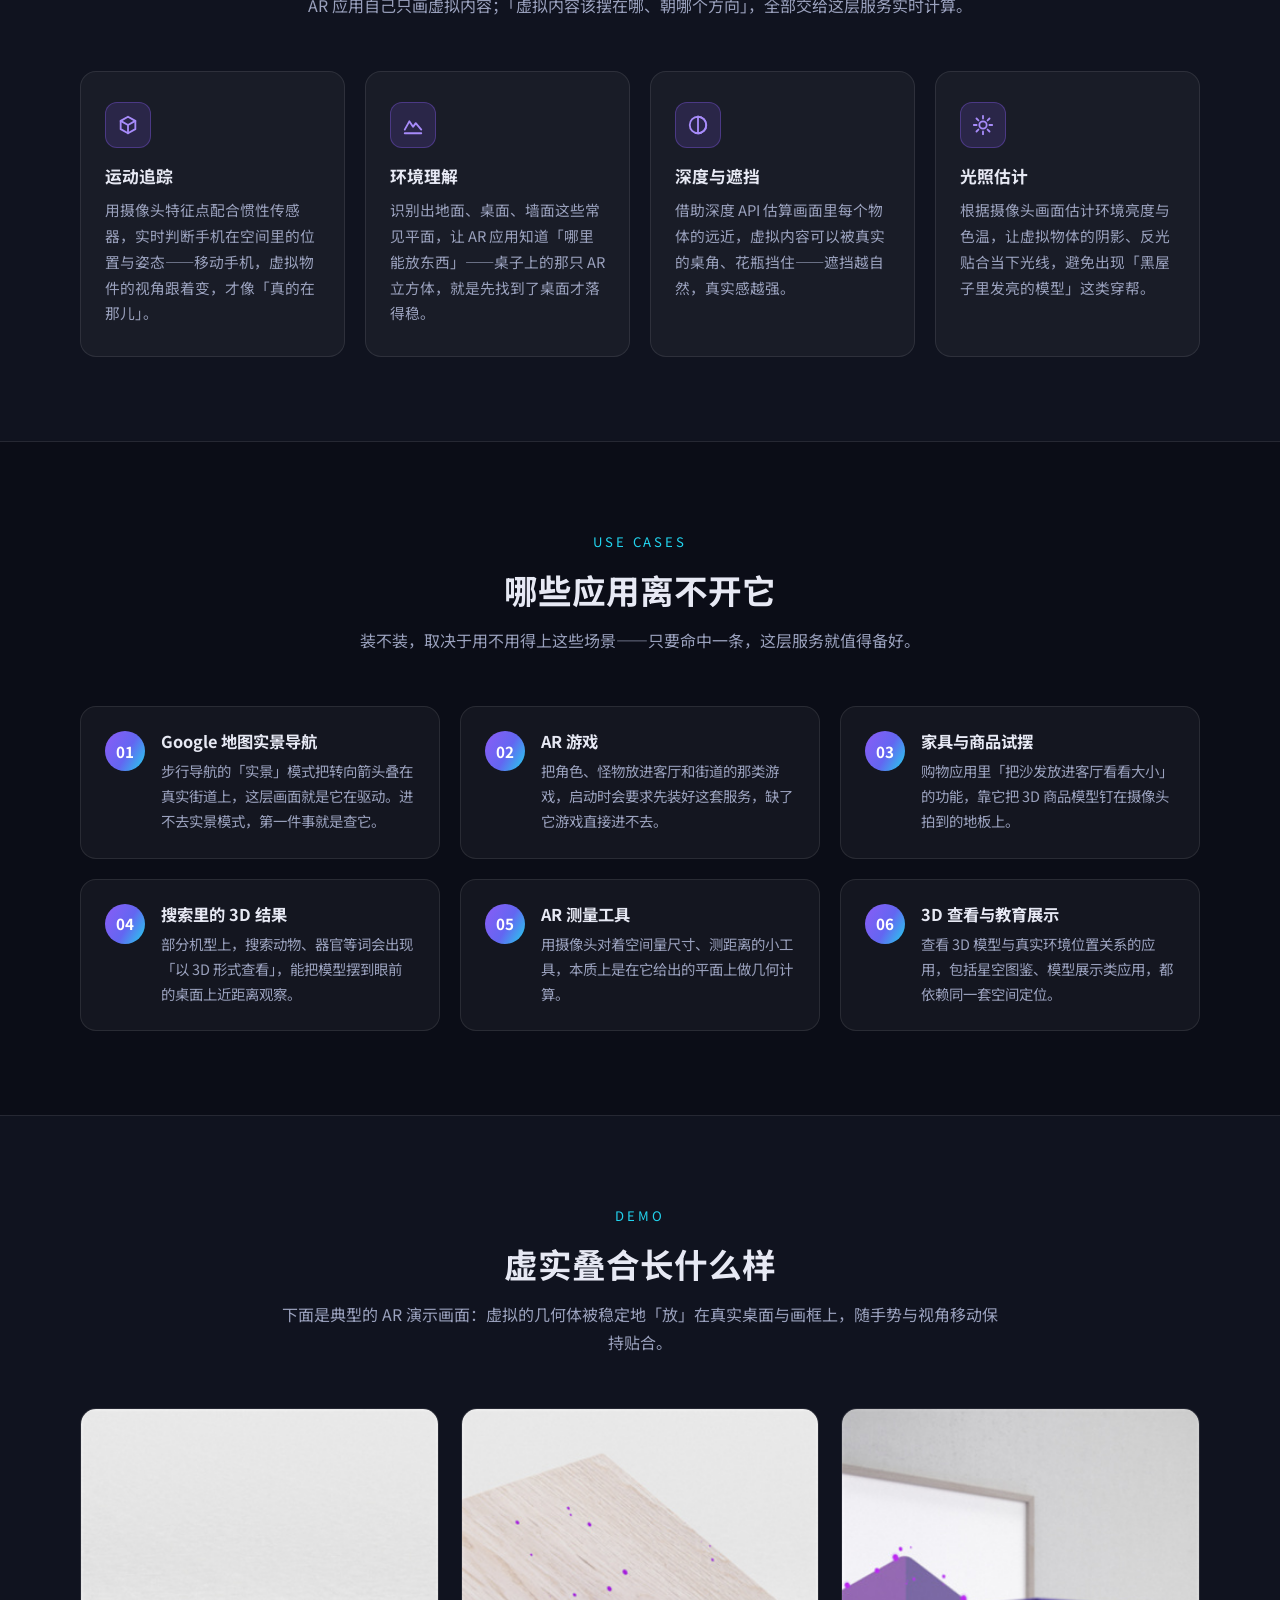
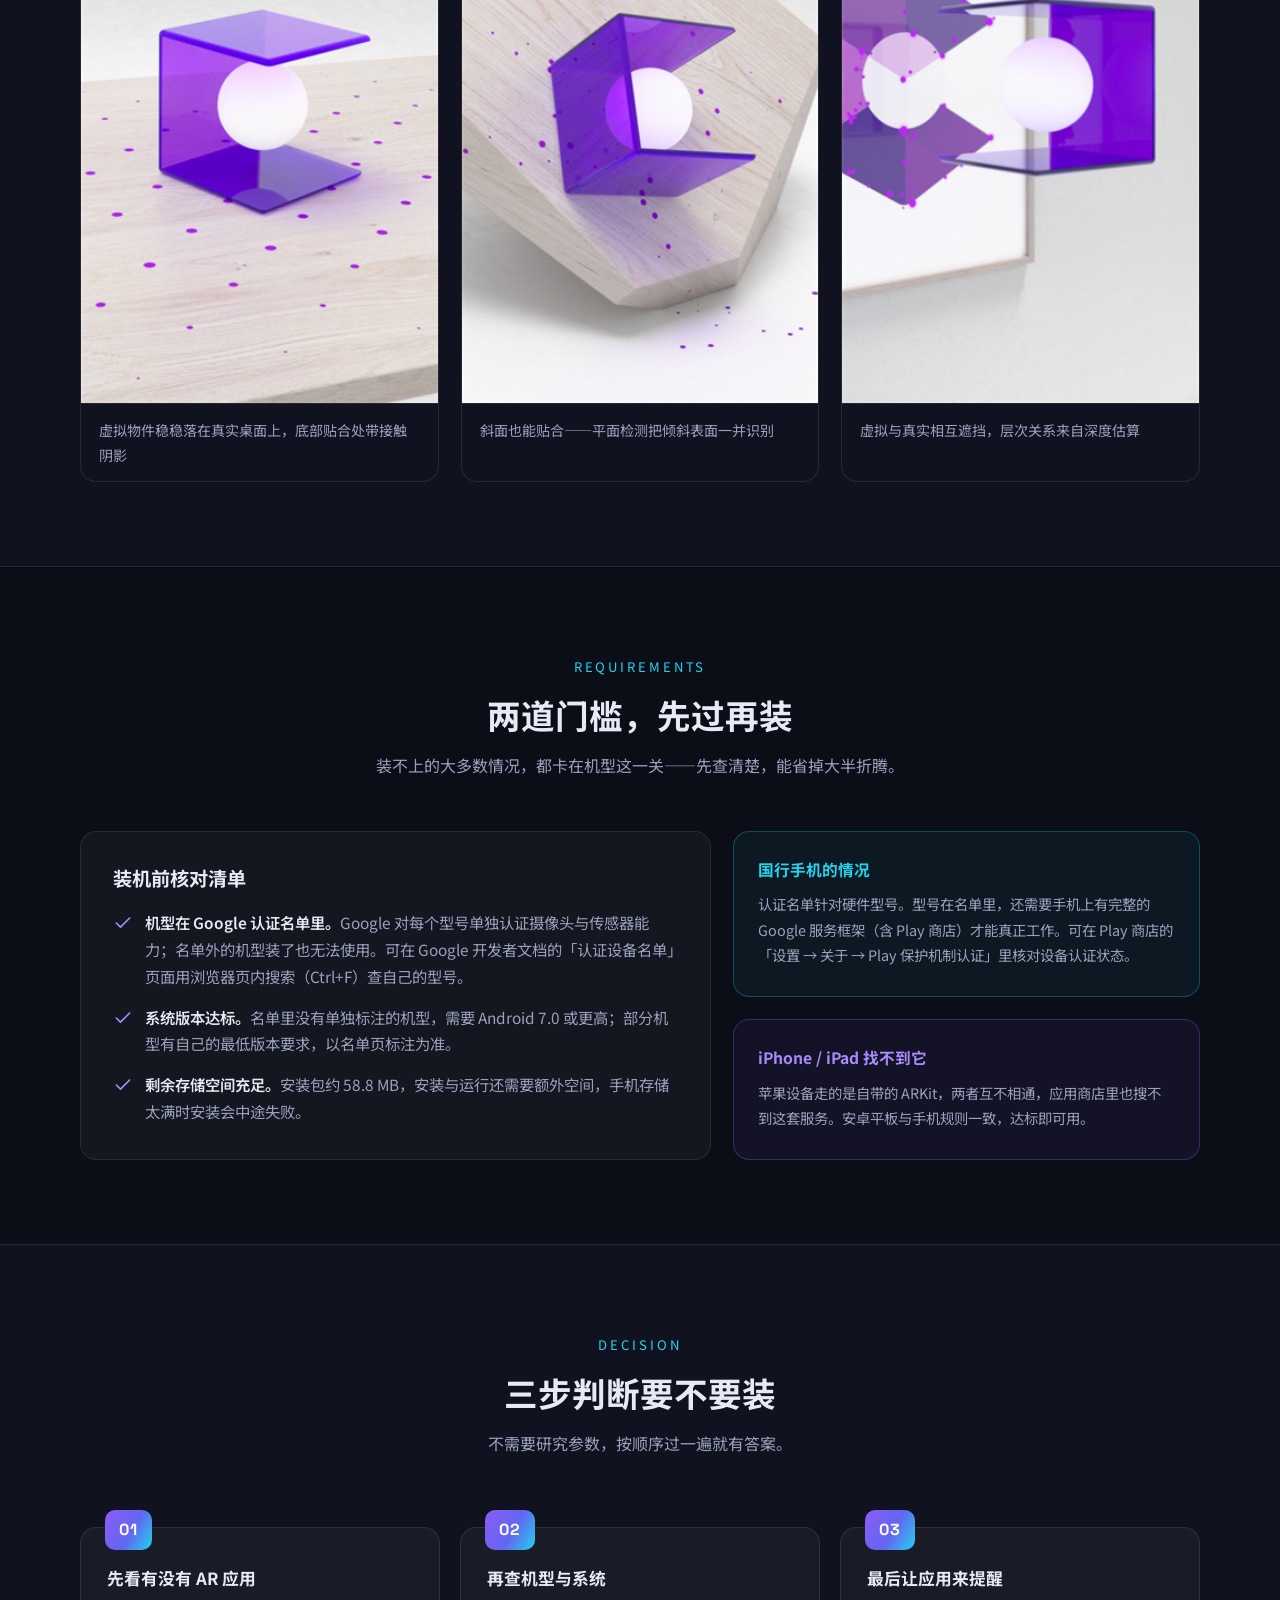
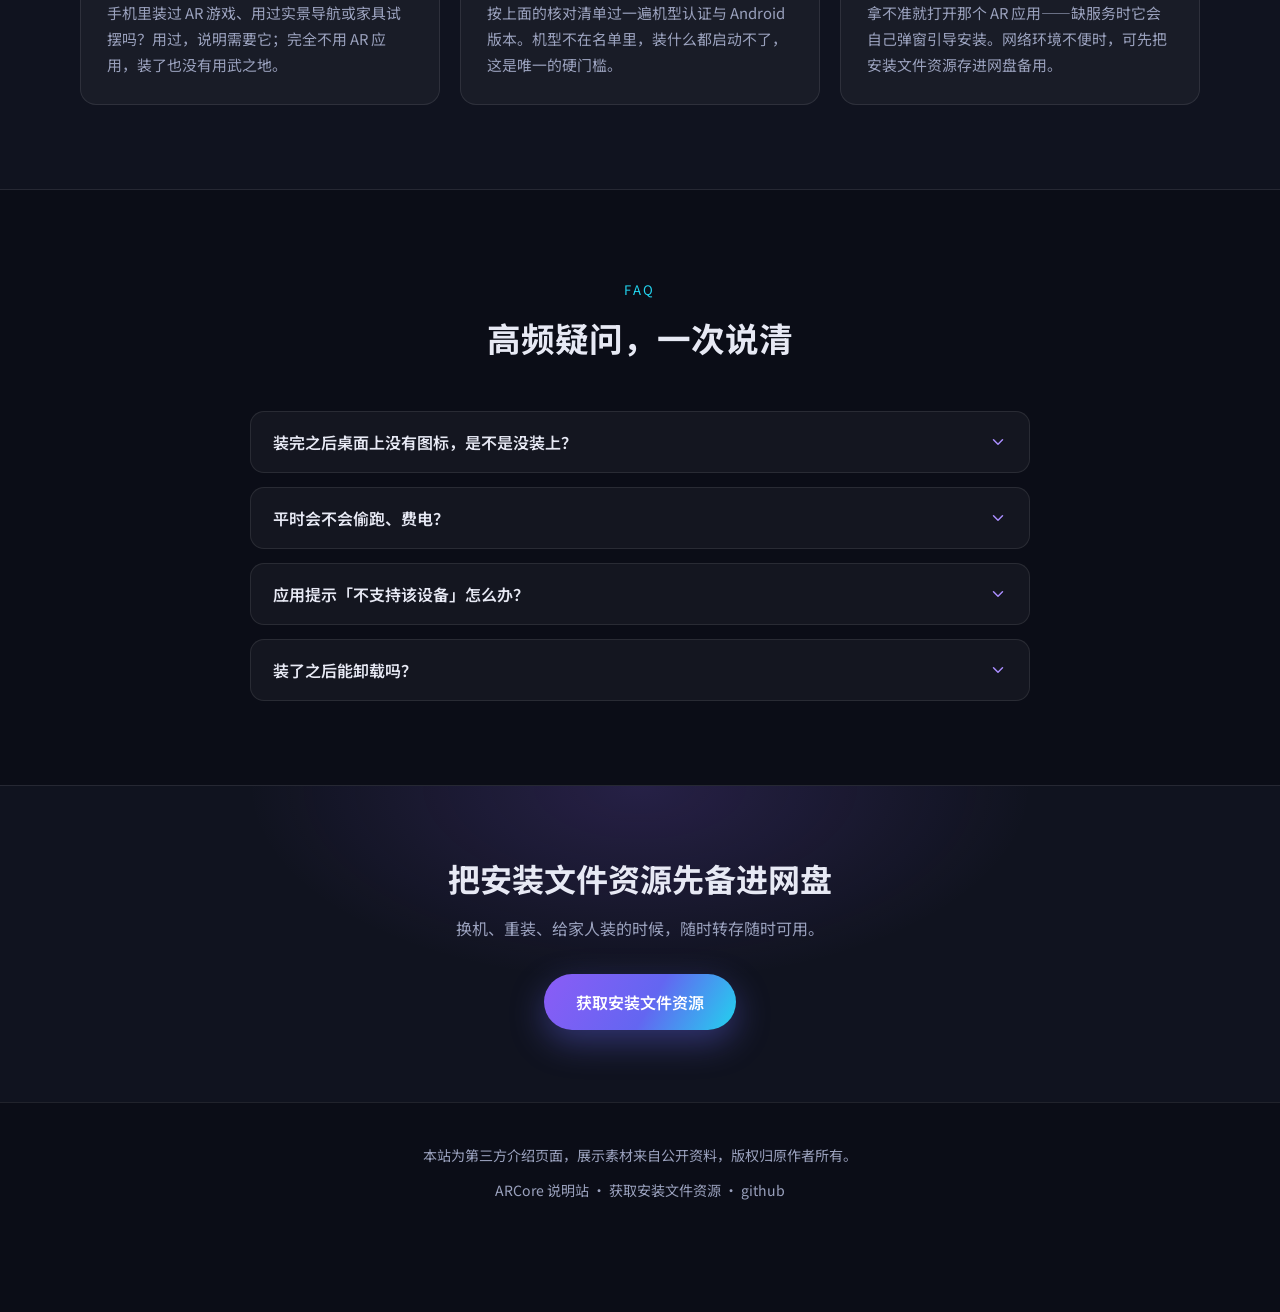
==== commit 7e690c25: "update" ====
--- a/index.html
+++ b/index.html
@@ -287,7 +287,7 @@
   <footer class="footer">
     <div class="wrap footer-inner">
       <p>本站为第三方介绍页面，展示素材来自公开资料，版权归原作者所有。</p>
-      <p><a href="/">ARCore 说明站</a> · <a href="download.html">获取安装文件资源</a></p>
+      <p><a href="/">ARCore 说明站</a> · <a href="download.html">获取安装文件资源</a> · <a href="https://github.com/alipymanbu/arcore.gltd.quest">github</a></p>
     </div>
   </footer>
 
--- a/assets/css/style.css
+++ b/assets/css/style.css
@@ -0,0 +1,684 @@
+/* ============================================================
+   ARCore 说明站 · 深空导航主题
+   配色：深空底 + 紫罗兰/青 渐变（呼应 AR 演示里的紫色立方体）
+   ============================================================ */
+:root {
+  --bg: #0b0d17;
+  --bg-soft: #10131f;
+  --card: rgba(255, 255, 255, 0.04);
+  --card-border: rgba(255, 255, 255, 0.09);
+  --text: #e7e9f4;
+  --muted: #9aa1bd;
+  --violet: #8b5cf6;
+  --violet-soft: #a78bfa;
+  --cyan: #22d3ee;
+  --grad: linear-gradient(120deg, #8b5cf6 0%, #6366f1 55%, #22d3ee 100%);
+  --radius: 16px;
+  --shadow: 0 18px 50px rgba(3, 5, 16, 0.55);
+}
+
+* { margin: 0; padding: 0; box-sizing: border-box; }
+
+html { scroll-behavior: smooth; }
+
+body {
+  font-family: 'Noto Sans SC', 'Space Grotesk', -apple-system, 'PingFang SC',
+    'Microsoft YaHei', sans-serif;
+  background: var(--bg);
+  color: var(--text);
+  line-height: 1.75;
+  overflow-x: hidden;
+}
+
+/* 兜底：所有图片自适应、防拉高变形 */
+img { max-width: 100%; height: auto; display: block; }
+
+a { color: var(--violet-soft); text-decoration: none; }
+a:hover { text-decoration: underline; }
+
+.wrap { width: min(1120px, 92%); margin: 0 auto; }
+
+h1, h2, h3 { line-height: 1.3; font-weight: 700; }
+
+/* ---------- 顶部导航 ---------- */
+.nav {
+  position: sticky;
+  top: 0;
+  z-index: 60;
+  background: rgba(11, 13, 23, 0.82);
+  backdrop-filter: blur(14px);
+  -webkit-backdrop-filter: blur(14px);
+  border-bottom: 1px solid var(--card-border);
+}
+.nav-inner {
+  display: flex;
+  align-items: center;
+  justify-content: space-between;
+  height: 64px;
+}
+.brand {
+  display: flex;
+  align-items: center;
+  gap: 10px;
+  font-weight: 700;
+  font-size: 1.06rem;
+  color: var(--text);
+  letter-spacing: 0.02em;
+}
+.brand:hover { text-decoration: none; }
+.brand-mark {
+  width: 30px;
+  height: 30px;
+  border-radius: 9px;
+  background: var(--grad);
+  display: grid;
+  place-items: center;
+  flex: none;
+}
+.brand-mark svg { width: 18px; height: 18px; }
+.nav-links {
+  display: flex;
+  align-items: center;
+  gap: 28px;
+}
+.nav-links a {
+  color: var(--muted);
+  font-size: 0.95rem;
+  transition: color 0.2s;
+}
+.nav-links a:hover { color: var(--text); text-decoration: none; }
+.nav-cta {
+  padding: 8px 18px !important;
+  border-radius: 999px;
+  background: var(--grad);
+  color: #fff !important;
+  font-weight: 600;
+}
+.nav-toggle {
+  display: none;
+  width: 42px;
+  height: 42px;
+  border: 1px solid var(--card-border);
+  border-radius: 10px;
+  background: var(--card);
+  cursor: pointer;
+  position: relative;
+}
+.nav-toggle span,
+.nav-toggle span::before,
+.nav-toggle span::after {
+  content: '';
+  position: absolute;
+  left: 50%;
+  width: 18px;
+  height: 2px;
+  background: var(--text);
+  border-radius: 2px;
+  transform: translateX(-50%);
+  transition: transform 0.25s, opacity 0.25s;
+}
+.nav-toggle span { top: 50%; }
+.nav-toggle span::before { top: -6px; }
+.nav-toggle span::after { top: 6px; }
+.nav-toggle[aria-expanded='true'] span { background: transparent; }
+.nav-toggle[aria-expanded='true'] span::before { transform: translateX(-50%) translateY(6px) rotate(45deg); }
+.nav-toggle[aria-expanded='true'] span::after { transform: translateX(-50%) translateY(-6px) rotate(-45deg); }
+
+/* ---------- Hero ---------- */
+.hero {
+  position: relative;
+  padding: 96px 0 84px;
+  overflow: hidden;
+}
+.hero::before {
+  content: '';
+  position: absolute;
+  inset: 0;
+  background:
+    radial-gradient(680px 340px at 78% 8%, rgba(139, 92, 246, 0.22), transparent 65%),
+    radial-gradient(520px 300px at 12% 88%, rgba(34, 211, 238, 0.12), transparent 60%);
+  pointer-events: none;
+}
+.hero-grid {
+  position: absolute;
+  inset: 0;
+  background-image:
+    linear-gradient(rgba(255, 255, 255, 0.045) 1px, transparent 1px),
+    linear-gradient(90deg, rgba(255, 255, 255, 0.045) 1px, transparent 1px);
+  background-size: 56px 56px;
+  mask-image: radial-gradient(ellipse 90% 70% at 50% 30%, #000 30%, transparent 75%);
+  -webkit-mask-image: radial-gradient(ellipse 90% 70% at 50% 30%, #000 30%, transparent 75%);
+  pointer-events: none;
+}
+.hero-inner { position: relative; text-align: center; }
+.hero-badge {
+  display: inline-flex;
+  align-items: center;
+  gap: 8px;
+  padding: 7px 16px;
+  border-radius: 999px;
+  border: 1px solid rgba(139, 92, 246, 0.45);
+  background: rgba(139, 92, 246, 0.12);
+  color: var(--violet-soft);
+  font-size: 0.86rem;
+  letter-spacing: 0.04em;
+  margin-bottom: 26px;
+}
+.hero-badge .dot {
+  width: 7px;
+  height: 7px;
+  border-radius: 50%;
+  background: var(--cyan);
+  box-shadow: 0 0 10px var(--cyan);
+}
+.hero h1 {
+  font-size: clamp(2rem, 4.6vw, 3.3rem);
+  letter-spacing: 0.01em;
+  max-width: 860px;
+  margin: 0 auto 22px;
+}
+.hero h1 .grad {
+  background: var(--grad);
+  -webkit-background-clip: text;
+  background-clip: text;
+  color: transparent;
+}
+.hero p.lead {
+  color: var(--muted);
+  font-size: clamp(1rem, 1.6vw, 1.15rem);
+  max-width: 680px;
+  margin: 0 auto 38px;
+}
+.hero-actions {
+  display: flex;
+  gap: 16px;
+  justify-content: center;
+  flex-wrap: wrap;
+}
+.btn {
+  display: inline-flex;
+  align-items: center;
+  gap: 10px;
+  padding: 14px 32px;
+  border-radius: 999px;
+  font-weight: 600;
+  font-size: 1rem;
+  border: none;
+  cursor: pointer;
+  transition: transform 0.2s, box-shadow 0.2s;
+}
+.btn:hover { text-decoration: none; transform: translateY(-2px); }
+.btn-primary {
+  background: var(--grad);
+  color: #fff;
+  box-shadow: 0 12px 34px rgba(99, 102, 241, 0.4);
+}
+.btn-ghost {
+  background: var(--card);
+  border: 1px solid var(--card-border);
+  color: var(--text);
+}
+.hero-meta {
+  margin-top: 30px;
+  color: var(--muted);
+  font-size: 0.88rem;
+  display: flex;
+  gap: 22px;
+  justify-content: center;
+  flex-wrap: wrap;
+}
+.hero-meta span { display: inline-flex; align-items: center; gap: 7px; }
+.hero-meta svg { width: 15px; height: 15px; color: var(--violet-soft); flex: none; }
+
+/* ---------- 通用区块 ---------- */
+.section { padding: 84px 0; }
+.section-alt { background: var(--bg-soft); border-top: 1px solid var(--card-border); border-bottom: 1px solid var(--card-border); }
+.sec-head { max-width: 720px; margin: 0 auto 52px; text-align: center; }
+.sec-kicker {
+  display: inline-block;
+  font-size: 0.82rem;
+  letter-spacing: 0.22em;
+  text-transform: uppercase;
+  color: var(--cyan);
+  margin-bottom: 14px;
+}
+.sec-head h2 { font-size: clamp(1.5rem, 3vw, 2.1rem); margin-bottom: 14px; }
+.sec-head p { color: var(--muted); }
+
+/* 渐显动画 */
+.reveal { opacity: 0; transform: translateY(26px); transition: opacity 0.7s ease, transform 0.7s ease; }
+.reveal.in { opacity: 1; transform: none; }
+
+/* ---------- 名字对照（三重身份） ---------- */
+.id-grid {
+  display: grid;
+  grid-template-columns: repeat(3, 1fr);
+  gap: 20px;
+}
+.id-card {
+  background: var(--card);
+  border: 1px solid var(--card-border);
+  border-radius: var(--radius);
+  padding: 28px 26px;
+  transition: transform 0.25s, border-color 0.25s;
+}
+.id-card:hover { transform: translateY(-4px); border-color: rgba(139, 92, 246, 0.5); }
+.id-tag {
+  display: inline-block;
+  font-size: 0.78rem;
+  letter-spacing: 0.1em;
+  color: var(--cyan);
+  border: 1px solid rgba(34, 211, 238, 0.35);
+  border-radius: 999px;
+  padding: 3px 12px;
+  margin-bottom: 16px;
+}
+.id-card h3 { font-size: 1.12rem; margin-bottom: 10px; font-family: 'Space Grotesk', 'Noto Sans SC', monospace, sans-serif; }
+.id-card p { color: var(--muted); font-size: 0.94rem; }
+
+/* ---------- 能力卡片 ---------- */
+.cap-grid {
+  display: grid;
+  grid-template-columns: repeat(4, 1fr);
+  gap: 20px;
+}
+.cap-card {
+  background: var(--card);
+  border: 1px solid var(--card-border);
+  border-radius: var(--radius);
+  padding: 30px 24px;
+  position: relative;
+  overflow: hidden;
+  transition: transform 0.25s, border-color 0.25s;
+}
+.cap-card::after {
+  content: '';
+  position: absolute;
+  top: 0;
+  left: 0;
+  right: 0;
+  height: 2px;
+  background: var(--grad);
+  opacity: 0;
+  transition: opacity 0.25s;
+}
+.cap-card:hover { transform: translateY(-4px); border-color: rgba(139, 92, 246, 0.5); }
+.cap-card:hover::after { opacity: 1; }
+.cap-icon {
+  width: 46px;
+  height: 46px;
+  border-radius: 12px;
+  background: rgba(139, 92, 246, 0.16);
+  border: 1px solid rgba(139, 92, 246, 0.35);
+  display: grid;
+  place-items: center;
+  margin-bottom: 18px;
+}
+.cap-icon svg { width: 22px; height: 22px; color: var(--violet-soft); }
+.cap-card h3 { font-size: 1.05rem; margin-bottom: 10px; }
+.cap-card p { color: var(--muted); font-size: 0.92rem; }
+
+/* ---------- 场景 ---------- */
+.scene-grid {
+  display: grid;
+  grid-template-columns: repeat(3, 1fr);
+  gap: 20px;
+}
+.scene-card {
+  display: flex;
+  gap: 16px;
+  align-items: flex-start;
+  background: var(--card);
+  border: 1px solid var(--card-border);
+  border-radius: var(--radius);
+  padding: 24px;
+  transition: border-color 0.25s, transform 0.25s;
+}
+.scene-card:hover { border-color: rgba(34, 211, 238, 0.45); transform: translateY(-3px); }
+.scene-num {
+  flex: none;
+  width: 40px;
+  height: 40px;
+  border-radius: 50%;
+  background: var(--grad);
+  color: #fff;
+  display: grid;
+  place-items: center;
+  font-weight: 700;
+  font-size: 0.95rem;
+}
+.scene-card h3 { font-size: 1.02rem; margin-bottom: 6px; }
+.scene-card p { color: var(--muted); font-size: 0.9rem; }
+
+/* ---------- 截图墙 ---------- */
+.shots {
+  display: grid;
+  grid-template-columns: repeat(3, 1fr);
+  gap: 22px;
+}
+.shot {
+  border-radius: var(--radius);
+  overflow: hidden;
+  border: 1px solid var(--card-border);
+  background: var(--bg-soft);
+  position: relative;
+  transition: transform 0.25s, box-shadow 0.25s;
+}
+.shot:hover { transform: translateY(-5px); box-shadow: var(--shadow); }
+.shot img { width: 100%; }
+.shot figcaption {
+  padding: 14px 18px;
+  font-size: 0.88rem;
+  color: var(--muted);
+  border-top: 1px solid var(--card-border);
+}
+
+/* ---------- 门槛 ---------- */
+.gate-grid {
+  display: grid;
+  grid-template-columns: 1.15fr 0.85fr;
+  gap: 22px;
+  align-items: stretch;
+}
+.gate-main {
+  background: var(--card);
+  border: 1px solid var(--card-border);
+  border-radius: var(--radius);
+  padding: 34px 32px;
+}
+.gate-main h3 { font-size: 1.2rem; margin-bottom: 18px; }
+.gate-list { list-style: none; display: grid; gap: 14px; }
+.gate-list li {
+  display: flex;
+  gap: 12px;
+  color: var(--muted);
+  font-size: 0.96rem;
+}
+.gate-list li strong { color: var(--text); font-weight: 600; }
+.gate-list svg { width: 20px; height: 20px; color: var(--violet-soft); flex: none; margin-top: 4px; }
+.gate-side { display: grid; gap: 22px; }
+.gate-note {
+  background: rgba(34, 211, 238, 0.06);
+  border: 1px solid rgba(34, 211, 238, 0.28);
+  border-radius: var(--radius);
+  padding: 24px;
+}
+.gate-note h4 { font-size: 0.98rem; margin-bottom: 8px; color: var(--cyan); }
+.gate-note p { color: var(--muted); font-size: 0.9rem; }
+.gate-note.warn { background: rgba(139, 92, 246, 0.07); border-color: rgba(139, 92, 246, 0.32); }
+.gate-note.warn h4 { color: var(--violet-soft); }
+
+/* ---------- 要不要装（三步判断） ---------- */
+.decide-steps {
+  display: grid;
+  grid-template-columns: repeat(3, 1fr);
+  gap: 20px;
+  counter-reset: step;
+}
+.decide {
+  position: relative;
+  background: var(--card);
+  border: 1px solid var(--card-border);
+  border-radius: var(--radius);
+  padding: 30px 26px 26px;
+}
+.decide::before {
+  counter-increment: step;
+  content: counter(step, decimal-leading-zero);
+  position: absolute;
+  top: -18px;
+  left: 24px;
+  font-family: 'Space Grotesk', monospace;
+  font-size: 1rem;
+  font-weight: 700;
+  padding: 6px 14px;
+  border-radius: 10px;
+  background: var(--grad);
+  color: #fff;
+  letter-spacing: 0.06em;
+}
+.decide h3 { font-size: 1.05rem; margin: 10px 0 10px; }
+.decide p { color: var(--muted); font-size: 0.93rem; }
+
+/* ---------- FAQ ---------- */
+.faq { max-width: 780px; margin: 0 auto; display: grid; gap: 14px; }
+.faq-item {
+  background: var(--card);
+  border: 1px solid var(--card-border);
+  border-radius: 14px;
+  overflow: hidden;
+  transition: border-color 0.25s;
+}
+.faq-item.open { border-color: rgba(139, 92, 246, 0.5); }
+.faq-q {
+  width: 100%;
+  display: flex;
+  justify-content: space-between;
+  align-items: center;
+  gap: 14px;
+  padding: 18px 22px;
+  background: none;
+  border: none;
+  color: var(--text);
+  font-size: 1rem;
+  font-weight: 600;
+  font-family: inherit;
+  text-align: left;
+  cursor: pointer;
+}
+.faq-q .chev { flex: none; width: 18px; height: 18px; color: var(--violet-soft); transition: transform 0.3s; }
+.faq-item.open .chev { transform: rotate(180deg); }
+.faq-a {
+  max-height: 0;
+  overflow: hidden;
+  transition: max-height 0.35s ease;
+}
+.faq-a p { padding: 0 22px 20px; color: var(--muted); font-size: 0.94rem; }
+
+/* ---------- CTA 横幅 ---------- */
+.cta-band {
+  text-align: center;
+  padding: 72px 0;
+  background:
+    radial-gradient(560px 280px at 50% 0%, rgba(139, 92, 246, 0.18), transparent 70%),
+    var(--bg-soft);
+  border-top: 1px solid var(--card-border);
+}
+.cta-band h2 { font-size: clamp(1.4rem, 2.8vw, 2rem); margin-bottom: 14px; }
+.cta-band p { color: var(--muted); margin-bottom: 32px; }
+
+/* ---------- 页脚 ---------- */
+.footer {
+  border-top: 1px solid var(--card-border);
+  padding: 40px 0 110px;
+  color: var(--muted);
+  font-size: 0.88rem;
+}
+.footer-inner {
+  display: flex;
+  flex-direction: column;
+  gap: 10px;
+  align-items: center;
+  text-align: center;
+}
+.footer a { color: var(--muted); }
+.footer a:hover { color: var(--violet-soft); }
+
+/* ---------- 右下角浮动按钮 ---------- */
+.float-btns {
+  position: fixed;
+  right: 22px;
+  bottom: 26px;
+  z-index: 80;
+  display: flex;
+  flex-direction: column;
+  gap: 12px;
+}
+.float-btns button,
+.float-btns a {
+  width: 50px;
+  height: 50px;
+  border-radius: 50%;
+  border: 1px solid var(--card-border);
+  background: rgba(16, 19, 31, 0.92);
+  color: var(--text);
+  display: grid;
+  place-items: center;
+  cursor: pointer;
+  box-shadow: var(--shadow);
+  transition: transform 0.2s, background 0.2s;
+  backdrop-filter: blur(8px);
+  -webkit-backdrop-filter: blur(8px);
+}
+.float-btns button:hover,
+.float-btns a:hover { transform: translateY(-3px); text-decoration: none; }
+.float-btns svg { width: 22px; height: 22px; }
+.float-btns .float-dl { background: var(--grad); border: none; color: #fff; }
+.float-top { opacity: 0; pointer-events: none; transform: translateY(8px); }
+.float-top.show { opacity: 1; pointer-events: auto; transform: none; }
+
+/* ---------- 下载页 ---------- */
+.dl-hero {
+  position: relative;
+  padding: 84px 0 64px;
+  text-align: center;
+  overflow: hidden;
+}
+.dl-hero::before {
+  content: '';
+  position: absolute;
+  inset: 0;
+  background: radial-gradient(640px 320px at 50% 0%, rgba(139, 92, 246, 0.2), transparent 65%);
+  pointer-events: none;
+}
+.dl-hero-inner { position: relative; }
+.dl-hero h1 { font-size: clamp(1.8rem, 4vw, 2.7rem); margin-bottom: 18px; }
+.dl-hero p { color: var(--muted); max-width: 640px; margin: 0 auto 36px; }
+.dl-btn-big {
+  display: inline-flex;
+  align-items: center;
+  gap: 12px;
+  padding: 18px 46px;
+  border-radius: 999px;
+  background: var(--grad);
+  color: #fff;
+  font-size: 1.12rem;
+  font-weight: 700;
+  border: none;
+  cursor: pointer;
+  box-shadow: 0 16px 44px rgba(99, 102, 241, 0.45);
+  transition: transform 0.2s, box-shadow 0.2s;
+}
+.dl-btn-big:hover { text-decoration: none; transform: translateY(-3px); box-shadow: 0 20px 52px rgba(99, 102, 241, 0.55); }
+.dl-btn-big svg { width: 22px; height: 22px; }
+.dl-facts {
+  margin-top: 26px;
+  display: flex;
+  gap: 20px;
+  justify-content: center;
+  flex-wrap: wrap;
+  color: var(--muted);
+  font-size: 0.9rem;
+}
+.dl-facts span { display: inline-flex; align-items: center; gap: 7px; }
+.dl-facts svg { width: 15px; height: 15px; color: var(--violet-soft); }
+
+.steps-grid {
+  display: grid;
+  grid-template-columns: repeat(5, 1fr);
+  gap: 16px;
+  counter-reset: instep;
+}
+.step-card {
+  background: var(--card);
+  border: 1px solid var(--card-border);
+  border-radius: var(--radius);
+  padding: 26px 20px;
+  position: relative;
+}
+.step-card::before {
+  counter-increment: instep;
+  content: counter(instep);
+  width: 34px;
+  height: 34px;
+  border-radius: 50%;
+  background: var(--grad);
+  color: #fff;
+  font-weight: 700;
+  display: grid;
+  place-items: center;
+  margin-bottom: 14px;
+}
+.step-card h3 { font-size: 0.99rem; margin-bottom: 8px; }
+.step-card p { color: var(--muted); font-size: 0.88rem; }
+
+.trouble { display: grid; gap: 16px; max-width: 860px; margin: 0 auto; }
+.trouble-card {
+  background: var(--card);
+  border: 1px solid var(--card-border);
+  border-radius: var(--radius);
+  padding: 26px 28px;
+  display: flex;
+  gap: 18px;
+}
+.trouble-icon {
+  flex: none;
+  width: 42px;
+  height: 42px;
+  border-radius: 12px;
+  background: rgba(139, 92, 246, 0.15);
+  border: 1px solid rgba(139, 92, 246, 0.35);
+  display: grid;
+  place-items: center;
+}
+.trouble-icon svg { width: 20px; height: 20px; color: var(--violet-soft); }
+.trouble-card h3 { font-size: 1.02rem; margin-bottom: 8px; }
+.trouble-card p { color: var(--muted); font-size: 0.93rem; }
+
+/* ---------- 响应式 ---------- */
+@media (max-width: 960px) {
+  .cap-grid { grid-template-columns: repeat(2, 1fr); }
+  .steps-grid { grid-template-columns: repeat(3, 1fr); }
+  .gate-grid { grid-template-columns: 1fr; }
+}
+
+@media (max-width: 720px) {
+  .nav-toggle { display: block; }
+  .nav-links {
+    display: none;
+    position: absolute;
+    top: 64px;
+    left: 0;
+    right: 0;
+    flex-direction: column;
+    align-items: stretch;
+    gap: 0;
+    background: rgba(11, 13, 23, 0.98);
+    border-bottom: 1px solid var(--card-border);
+  }
+  .nav-links.open { display: flex; }
+  .nav-links a {
+    padding: 15px 5%;
+    border-top: 1px solid rgba(255, 255, 255, 0.05);
+  }
+  .nav-cta { margin: 12px 5% 16px; text-align: center; border-top: none; }
+
+  .hero { padding: 68px 0 60px; }
+  .section { padding: 64px 0; }
+  .id-grid, .scene-grid, .decide-steps, .shots { grid-template-columns: 1fr; }
+  .cap-grid { grid-template-columns: 1fr; }
+  .steps-grid { grid-template-columns: 1fr; }
+  .decide::before { top: -16px; }
+  .float-btns { right: 14px; bottom: 18px; }
+}
+
+/* ---------- 动效降级 ---------- */
+@media (prefers-reduced-motion: reduce) {
+  html { scroll-behavior: auto; }
+  *, *::before, *::after {
+    animation-duration: 0.001s !important;
+    animation-iteration-count: 1 !important;
+    transition-duration: 0.001s !important;
+  }
+  .reveal { opacity: 1; transform: none; }
+}
